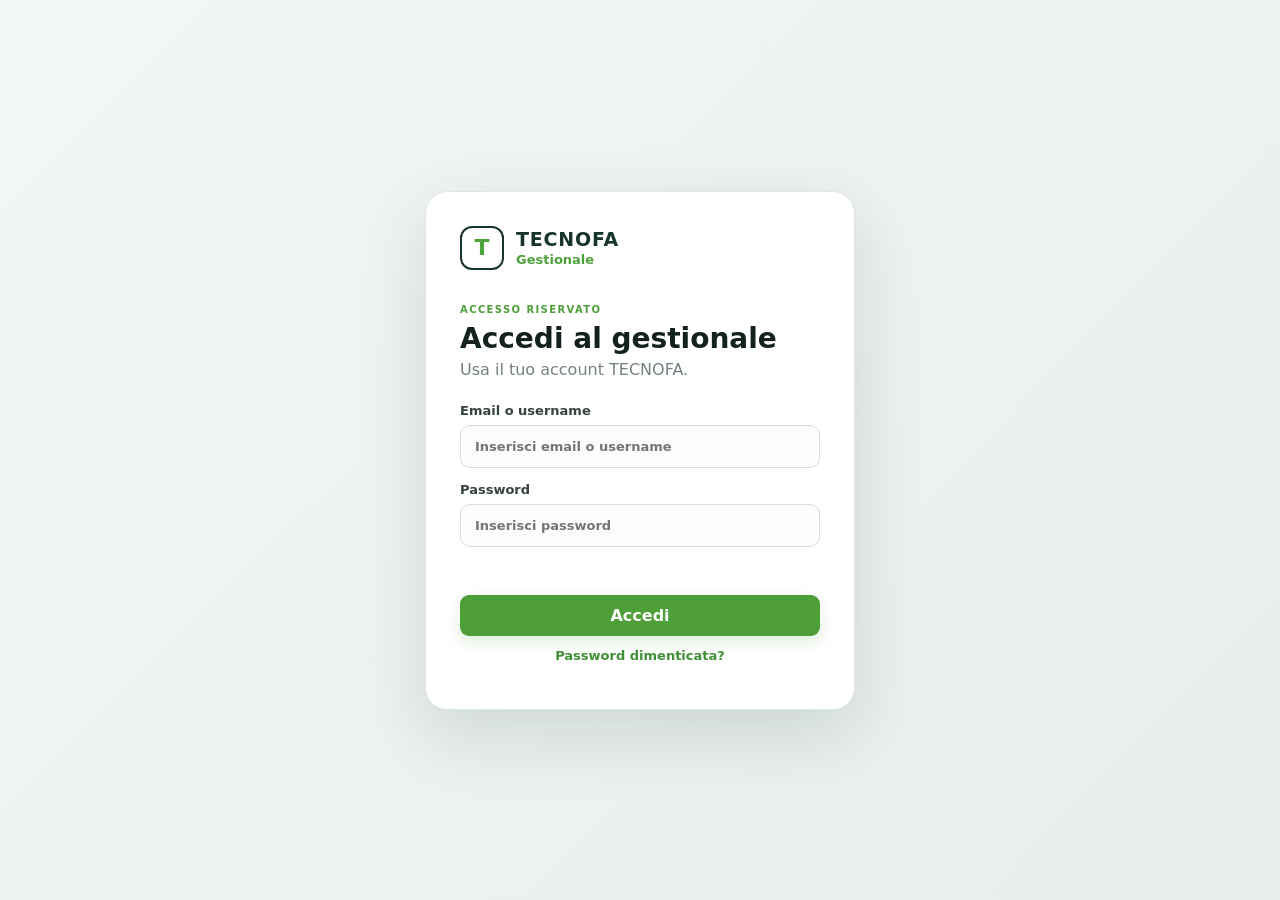
==== service/index.html @ 01ca72a6 "chore: bump app cache version for central auth fix" ====
<!doctype html>
<html lang="it">
<head>
<meta charset="utf-8">
<meta name="viewport" content="width=device-width,initial-scale=1,viewport-fit=cover">
<meta name="theme-color" content="#17352d">
<meta name="description" content="TECNOFA Gestionale — gestione tecnica, magazzino e amministrazione.">
<link rel="manifest" href="manifest.json?v=20261011-44">
<link rel="stylesheet" href="css/style.css?v=20261011-44">
<link rel="stylesheet" href="css/dashboard.css?v=20261011-44">
<link rel="stylesheet" href="css/client-ui.css?v=20261011-44">
<link rel="stylesheet" href="css/agenda.css?v=20261011-44">
<link rel="stylesheet" href="css/warehouse.css?v=20261011-44">
<link rel="stylesheet" href="css/archivi.css?v=20261011-44">
<link rel="stylesheet" href="css/admin.css?v=20261011-44">
<link rel="stylesheet" href="css/auth.css?v=20261011-44">
<link rel="stylesheet" href="css/client-search.css?v=20261011-44">
<title>TECNOFA Gestionale</title>
</head>
<body>
<div id="app-shell" class="shell">
  <aside class="sidebar">
    <div class="brand"><div class="brand-mark" aria-hidden="true"><span>T</span></div><div><strong>TECNOFA</strong><small>Gestionale</small></div></div>
    <nav id="main-nav" class="nav" aria-label="Navigazione principale">
      <div class="nav-section">Principale</div>
      <button class="nav-item active" data-view="dashboard" aria-label="Dashboard"><span class="nav-icon" aria-hidden="true">⌂</span><span class="nav-label">Dashboard</span></button>
      <button class="nav-item" data-view="agenda" aria-label="Agenda"><span class="nav-icon" aria-hidden="true">◷</span><span class="nav-label">Agenda</span></button>
      <button class="nav-item" data-view="interventions" aria-label="Interventi"><span class="nav-icon" aria-hidden="true">✓</span><span class="nav-label">Interventi</span></button>
      <div class="nav-section">Anagrafiche</div>
      <button class="nav-item" data-view="clients" aria-label="Clienti"><span class="nav-icon" aria-hidden="true">♙</span><span class="nav-label">Clienti</span></button>
      <button class="nav-item" data-view="plants" aria-label="Impianti"><span class="nav-icon" aria-hidden="true">⌂</span><span class="nav-label">Impianti</span></button>
      <button class="nav-item" data-view="technicians" aria-label="Tecnici"><span class="nav-icon" aria-hidden="true">♟</span><span class="nav-label">Tecnici</span></button>
      <div class="nav-section">Operatività</div>
      <button class="nav-item" data-view="warehouse" aria-label="Magazzino"><span class="nav-icon" aria-hidden="true">▦</span><span class="nav-label">Magazzino</span></button>
      <button class="nav-item" data-view="reports" aria-label="Rapportini"><span class="nav-icon" aria-hidden="true">▤</span><span class="nav-label">Rapportini</span></button>
      <div class="nav-section">Azienda</div>
      <button class="nav-item" data-view="administration" aria-label="Amministrazione"><span class="nav-icon" aria-hidden="true">€</span><span class="nav-label">Amministrazione</span></button>
      <button class="nav-item" data-view="archivi" aria-label="Archivi"><span class="nav-icon" aria-hidden="true">⚙</span><span class="nav-label">Archivi</span></button>
    </nav>
    <div class="sidebar-foot">
      <div class="user-mini"><div class="avatar">D</div><div><strong>Dervishaj Fatjon</strong><small>Amministratore</small></div></div>
      <button class="nav-item" data-view="settings" aria-label="Impostazioni"><span class="nav-icon" aria-hidden="true">⚙</span><span class="nav-label">Impostazioni</span></button>
    </div>
  </aside>
  <main class="main">
    <header class="topbar">
      <button id="mobile-menu" class="icon-btn" aria-label="Apri menu">☰</button>
      <div class="breadcrumb">TECNOFA Gestionale <span>/</span> <b id="page-title">Dashboard</b></div>
      <div class="top-actions"><button id="install-btn" class="ghost-btn hidden">Installa app</button><button class="ghost-btn tf-global-search" onclick="window.tfOpenGlobalSearch?.()">⌕ <span>Cerca</span></button><div class="status-dot"><i></i> Sistema operativo</div></div>
    </header>
    <section id="view" class="content"></section>
  </main>
</div>
<div id="toast" class="toast" role="status"></div>
<script src="js/app.js?v=20261011-44"></script>
<script src="js/dashboard.js?v=20261011-44"></script>
<script src="js/agenda.js?v=20261011-44"></script>
<script src="js/navigation.js?v=20261011-44"></script>
<script src="js/warehouse.js?v=20261011-44"></script>
<script src="js/archivi.js?v=20261011-44"></script>
<script src="js/clienti.js?v=20261011-44"></script>
<script src="js/client_ui.js?v=20261011-44"></script>
<script src="js/admin.js?v=20261011-44"></script>
<script src="js/admin_tables.js?v=20261011-44"></script>
<script src="js/admin_ui.js?v=20261011-44"></script>
<script src="js/pdf.js?v=20261011-44"></script>
<script src="js/pdf_reports.js?v=20261011-44"></script>
<script src="js/admin_pdf_config.js?v=20261011-44"></script>
<script src="js/admin_relations.js?v=20261011-44"></script>
<script src="js/calendar_overrides.js?v=20261011-44"></script>
<script src="js/auth.js?v=20261011-44"></script>
<script src="js/team-sync.js?v=20261011-44"></script>
<script src="js/client-search.js?v=20261011-44"></script>
<script src="js/agenda-dnd.js?v=20261011-44"></script>
<script src="js/data-protection.js?v=20261011-44"></script>
<script src="js/data-protection-fix.js?v=20261011-44"></script>
<script src="js/warehouse-v2.js?v=20261011-44"></script>
<script src="js/warehouse-v2-fix.js?v=20261011-44"></script>
<script src="js/ui-shell-v2.js?v=20261011-44"></script>
<script src="js/ui-shell-version.js?v=20261011-44"></script>
<script src="js/central-auth.js?v=20261011-44"></script>
<script>
window.settings=function(){const u=window.tfCurrentUser?window.tfCurrentUser():null;const name=u?.name||'Utente';return `<div class="page-head"><div><div class="eyebrow">Sistema</div><h1>Impostazioni</h1><p>Controllo accesso, aggiornamento dell'applicazione, backup e sessione corrente.</p></div></div><div class="tf-settings-grid"><section class="tf-settings-card"><h2>Sessione</h2><p>Account attualmente collegato al gestionale.</p><div class="detail-card"><span>Utente</span><strong>${esc(name)}</strong></div><div class="tf-settings-actions" style="margin-top:12px"><button class="tf-danger-btn" onclick="if(confirm('Vuoi uscire dal gestionale?'))tfLogout()">↪ Esci dal gestionale</button><button class="ghost-btn" onclick="tfChangePassword()">Cambia password</button></div></section><section class="tf-settings-card"><h2>Aggiornamento applicazione</h2><p>Usa questo comando quando è stata pubblicata una nuova versione o quando l'app mostra una versione precedente.</p><div class="tf-settings-actions"><button class="primary" id="tf-force-update" onclick="tfForceUpdate()">↻ Aggiorna e svuota cache</button></div><div id="tf-update-status" class="tf-update-status"></div><div class="tf-settings-version">TECNOFA Gestionale · cache PWA v44 · D1 in migrazione</div></section><section class="tf-settings-card tf-backup-card"><h2>Backup dati</h2><p>Salva una copia locale di clienti, interventi, utenti, magazzino, archivi, impostazioni e dati del gestionale. La sessione corrente non viene esportata.</p><div class="tf-backup-actions"><button class="primary" onclick="tfExportBackup()">↓ Esporta backup</button><button class="ghost-btn" onclick="document.getElementById('tf-backup-file').click()">↑ Importa backup</button><input id="tf-backup-file" type="file" accept="application/json,.json" hidden onchange="tfImportBackup(this)"></div><div id="tf-backup-status" class="tf-update-status"></div><small class="tf-backup-note">Il backup contiene anche gli utenti e le loro impostazioni. Conservalo in un luogo sicuro.</small></div></section></div>`};
window.tfForceUpdate=async function(){const status=document.getElementById('tf-update-status'),btn=document.getElementById('tf-force-update');if(btn)btn.disabled=true;if(status)status.textContent='Pulizia cache e aggiornamento in corso…';try{if('serviceWorker'in navigator){const regs=await navigator.serviceWorker.getRegistrations();await Promise.all(regs.map(r=>r.unregister()));}if('caches'in window){const keys=await caches.keys();await Promise.all(keys.filter(k=>k.startsWith('tecnofa-')).map(k=>caches.delete(k)));}}catch(e){console.warn(e)}setTimeout(()=>{const u=new URL(location.href);u.searchParams.set('update',Date.now());location.replace(u.href)},250)};
window.tfExportBackup=function(){try{const data={app:'TECNOFA Gestionale',version:44,exportedAt:new Date().toISOString(),data:{}};for(let i=0;i<localStorage.length;i++){const key=localStorage.key(i);if(key&&key.startsWith('tf_')&&!['tf_session','tf_password_resets'].includes(key))data.data[key]=localStorage.getItem(key)}const blob=new Blob([JSON.stringify(data,null,2)],{type:'application/json'});const url=URL.createObjectURL(blob);const a=document.createElement('a');const d=new Date().toISOString().slice(0,10);a.href=url;a.download=`tecnofa-gestionale-backup-${d}.json`;document.body.appendChild(a);a.click();a.remove();URL.revokeObjectURL(url);const s=document.getElementById('tf-backup-status');if(s)s.textContent='Backup esportato correttamente.'}catch(e){console.error(e);const s=document.getElementById('tf-backup-status');if(s)s.textContent='Errore durante l’esportazione del backup.'}};
window.tfImportBackup=function(input){const file=input?.files?.[0];if(!file)return;const s=document.getElementById('tf-backup-status');if(s)s.textContent='Lettura backup…';const reader=new FileReader();reader.onload=function(){try{const backup=JSON.parse(reader.result);if(!backup||backup.app!=='TECNOFA Gestionale'||!backup.data||typeof backup.data!=='object')throw new Error('Backup non valido');if(!confirm('Importando il backup i dati locali attuali del gestionale verranno sostituiti. Continuare?')){input.value='';if(s)s.textContent='Importazione annullata.';return}Object.keys(localStorage).filter(k=>k.startsWith('tf_')&&!['tf_session','tf_password_resets'].includes(k)).forEach(k=>localStorage.removeItem(k));Object.entries(backup.data).forEach(([key,value])=>{if(key.startsWith('tf_')&&!['tf_session','tf_password_resets'].includes(key))localStorage.setItem(key,String(value))});if(s)s.textContent='Backup importato. Ricaricamento…';setTimeout(()=>location.reload(),500)}catch(e){console.error(e);if(s)s.textContent='File non valido o backup danneggiato.';input.value=''}};reader.onerror=function(){if(s)s.textContent='Impossibile leggere il file.';input.value=''};reader.readAsText(file)};
if('serviceWorker'in navigator){window.addEventListener('load',()=>navigator.serviceWorker.register('./sw.js?v=20261011-44',{scope:'./'}).catch(e=>console.warn('TECNOFA PWA SW:',e)))}
</script>
</body>
</html>
---- service/css/style.css ----
:root{--green:#4e9f38;--green-dark:#17352d;--green-soft:#edf5ef;--ink:#18231f;--muted:#718078;--line:#e3ebe6;--surface:#fff;--bg:#f6f8f6;--danger:#c94b43;--warning:#b97920;--shadow:0 12px 32px rgba(23,53,45,.07);font-family:Inter,ui-sans-serif,system-ui,-apple-system,BlinkMacSystemFont,"Segoe UI",sans-serif}*{box-sizing:border-box}body{margin:0;background:var(--bg);color:var(--ink)}button,input,select,textarea{font:inherit}button{cursor:pointer}.shell{min-height:100vh;display:flex}.sidebar{width:248px;background:#fff;border-right:1px solid var(--line);padding:20px 14px;display:flex;flex-direction:column;position:fixed;inset:0 auto 0 0;z-index:20;overflow-y:auto}.brand{display:flex;align-items:center;gap:10px;padding:5px 10px 25px}.brand strong{display:block;letter-spacing:.08em;font-size:15px}.brand small{display:block;color:var(--green);font-weight:700;margin-top:2px}.brand-mark{width:38px;height:38px;border:1.8px solid var(--green-dark);border-radius:10px;display:grid;place-items:center;color:var(--green);font-weight:800}.nav{display:grid;gap:5px}.nav-section{display:flex;align-items:center;justify-content:space-between;margin:14px 12px 4px;color:#7a8881;font-size:10px;font-weight:850;letter-spacing:.12em;text-transform:uppercase}.nav-section::after{content:'⌄';font-size:12px;color:#9aa69f}.nav-item{border:0;background:transparent;color:#53615b;text-align:left;padding:11px 12px;border-radius:10px;display:flex;align-items:center;gap:11px;font-weight:650}.nav-item span{width:18px;text-align:center;color:#789083}.nav-item:hover,.nav-item.active{background:var(--green-soft);color:var(--green-dark)}.nav-item.active span{color:var(--green)}.sidebar-foot{margin-top:auto;border-top:1px solid var(--line);padding-top:14px}.user-mini{display:flex;align-items:center;gap:9px;padding:8px 10px 12px}.user-mini strong,.user-mini small{display:block}.user-mini small{font-size:11px;color:var(--muted);margin-top:2px}.avatar{width:32px;height:32px;border-radius:50%;display:grid;place-items:center;background:var(--green-dark);color:#fff;font-weight:800}.main{margin-left:248px;min-width:0;width:calc(100% - 248px)}.topbar{height:64px;background:#fff;border-bottom:1px solid var(--line);display:flex;align-items:center;justify-content:space-between;padding:0 28px;position:sticky;top:0;z-index:10}.breadcrumb{font-size:13px;color:var(--muted)}.breadcrumb span{margin:0 7px;color:#b0bbb5}.breadcrumb b{color:var(--ink)}.top-actions{display:flex;align-items:center;gap:12px}.status-dot{font-size:12px;color:var(--muted);display:flex;align-items:center;gap:7px}.status-dot i{width:7px;height:7px;border-radius:50%;background:#53a847}.ghost-btn,.icon-btn{border:1px solid var(--line);background:#fff;border-radius:9px;padding:8px 12px;color:var(--green-dark);font-weight:700}.content{max-width:1400px;margin:0 auto;padding:30px}.page-head{display:flex;justify-content:space-between;align-items:flex-end;gap:20px;margin-bottom:24px}.eyebrow{font-size:10px;letter-spacing:.14em;text-transform:uppercase;color:var(--green);font-weight:800;margin-bottom:7px}.page-head h1{margin:0;font-size:30px;letter-spacing:-.03em}.page-head p{margin:7px 0 0;color:var(--muted);font-size:14px}.primary{border:0;background:var(--green);color:#fff;border-radius:9px;padding:11px 16px;font-weight:750;box-shadow:0 6px 16px rgba(78,159,56,.18)}.primary:hover{filter:brightness(.95)}.cards{display:grid;grid-template-columns:repeat(4,1fr);gap:14px}.stat-card,.panel,.job-card,.client-card{background:var(--surface);border:1px solid var(--line);border-radius:14px;box-shadow:var(--shadow)}.stat-card{padding:18px}.stat-card .label{font-size:12px;color:var(--muted)}.stat-card .value{font-size:28px;font-weight:800;margin-top:8px}.stat-card .hint{font-size:11px;color:var(--green);margin-top:5px}.grid-2{display:grid;grid-template-columns:1.4fr 1fr;gap:18px;margin-top:18px}.panel{padding:20px}.panel-head{display:flex;align-items:center;justify-content:space-between;margin-bottom:15px}.panel h2{font-size:17px;margin:0}.panel-link{border:0;background:none;color:var(--green);font-weight:750;font-size:12px}.panel-link.danger{color:var(--danger)}.job-list{display:grid;gap:9px}.job-card{width:100%;padding:14px;display:grid;grid-template-columns:80px 1fr auto;align-items:center;gap:13px;box-shadow:none;text-align:left}.job-card:hover{border-color:#b9cfbe;background:var(--green-soft)}.job-time{font-weight:800;color:var(--green-dark)}.job-card strong{display:block;font-size:14px}.job-card small{display:block;color:var(--muted);margin-top:4px}.badge{display:inline-flex;padding:5px 8px;border-radius:99px;font-size:10px;font-weight:800;background:var(--green-soft);color:var(--green-dark);white-space:nowrap}.badge.warning{background:#fff4e4;color:var(--warning)}.badge.gray{background:#f0f3f1;color:#68746e}.badge-big{padding:8px 12px;font-size:11px}.quick-grid{display:grid;grid-template-columns:repeat(3,1fr);gap:10px}.quick{border:1px solid var(--line);background:#fff;border-radius:11px;padding:14px;text-align:left}.quick:hover{border-color:#b9cfbe;background:var(--green-soft)}.quick b{display:block;font-size:13px}.quick small{color:var(--muted)}.table-wrap{overflow:auto;background:#fff;border:1px solid var(--line);border-radius:14px}.table{width:100%;border-collapse:collapse;min-width:650px}.table th,.table td{text-align:left;padding:13px 15px;border-bottom:1px solid var(--line);font-size:13px}.table th{font-size:10px;text-transform:uppercase;letter-spacing:.08em;color:var(--muted);background:#fafcfb}.table tr:last-child td{border-bottom:0}.empty{padding:35px;text-align:center;color:var(--muted)}.searchbar{display:flex;gap:10px;margin-bottom:14px}.searchbar input,.field input,.field select,.field textarea{width:100%;border:1px solid var(--line);background:#fff;border-radius:9px;padding:10px 11px;outline:none}.field textarea{resize:vertical;min-height:70px}.searchbar input:focus,.field input:focus,.field select:focus,.field textarea:focus{border-color:#8db79a;box-shadow:0 0 0 3px var(--green-soft)}.modal-backdrop{position:fixed;inset:0;background:rgba(15,30,25,.38);display:grid;place-items:center;z-index:50;padding:20px;overflow:auto}.modal{width:min(680px,100%);background:#fff;border-radius:16px;padding:22px;box-shadow:0 24px 70px rgba(0,0,0,.18);margin:auto}.modal-large{width:min(820px,100%)}.modal h2{margin:0 0 18px}.form-grid{display:grid;grid-template-columns:1fr 1fr;gap:12px}.field.full{grid-column:1/-1}.field label{display:block;font-size:11px;font-weight:800;color:var(--muted);margin:0 0 5px}.modal-actions{display:flex;justify-content:flex-end;gap:8px;margin-top:18px}.hidden{display:none!important}.toast{position:fixed;right:22px;bottom:22px;background:var(--green-dark);color:#fff;padding:11px 15px;border-radius:10px;opacity:0;transform:translateY(8px);transition:.2s;z-index:100;font-size:13px}.toast.show{opacity:1;transform:none}.icon-btn{display:none}.hero-note{background:var(--green-dark);color:#fff;border-radius:15px;padding:20px;margin-top:18px}.hero-note strong{font-size:16px}.hero-note p{color:#d8e4de;font-size:12px;margin:7px 0 0}.section-title{font-size:18px;margin:25px 0 12px}.section-gap{margin-top:18px}.back-btn{border:0;background:none;padding:0;color:var(--green);font-weight:750;margin-bottom:12px}.intervention-layout{display:grid;grid-template-columns:minmax(0,1.65fr) minmax(300px,.8fr);gap:18px}.sticky-panel{position:sticky;top:84px}.close-checks{display:grid;gap:8px;padding:14px 0;color:var(--muted);font-size:13px;border-bottom:1px solid var(--line);margin-bottom:16px}.signature-box{border:1px solid var(--line);border-radius:12px;padding:10px;margin-bottom:12px;background:#fbfcfb}.signature-box .panel-head{margin-bottom:8px}.signature-box h3{font-size:13px;margin:0}.signature-box canvas{display:block;width:100%;height:150px;background:#fff;border:1px dashed #c8d6ce;border-radius:8px;touch-action:none}.signature-box small{display:block;color:var(--muted);font-size:10px;margin-top:6px}.wide{width:100%;margin-top:8px}.detail-head{display:flex;justify-content:space-between;gap:20px}.detail-head h2{margin:0 0 4px}.detail-head p{margin:0;color:var(--muted);font-size:13px}.detail-head .modal-close{display:block}.detail-grid{display:grid;grid-template-columns:1fr 1fr;gap:10px;margin-top:18px}.detail-card{background:var(--green-soft);border-radius:11px;padding:13px}.detail-card span{display:block;color:var(--muted);font-size:10px;text-transform:uppercase;letter-spacing:.06em}.detail-card strong{display:block;margin-top:5px;font-size:13px}.material-list{display:grid;gap:8px}.material-row{display:grid;grid-template-columns:1fr auto auto;gap:12px;align-items:center;border:1px solid var(--line);border-radius:9px;padding:10px 12px;font-size:13px}.photo-grid{display:grid;grid-template-columns:repeat(4,1fr);gap:8px;margin-top:12px}.photo-item{aspect-ratio:1;border-radius:9px;overflow:hidden;background:var(--green-soft);border:1px solid var(--line)}.photo-item img{width:100%;height:100%;object-fit:cover}.perm-grid{display:grid;grid-template-columns:1fr 1fr;gap:8px}.perm-row{display:grid;grid-template-columns:1fr 145px;align-items:center;gap:10px;border:1px solid var(--line);border-radius:10px;padding:10px 12px;background:#fbfcfb;font-size:13px}.perm-row select{border:1px solid var(--line);background:#fff;border-radius:8px;padding:8px}.mobile-only{display:none}
/* Dashboard operativo */
.tf-dashboard{display:grid;gap:18px}.tf-dashboard-head{margin-bottom:2px}.tf-dashboard-actions{display:flex;gap:10px;align-items:center}.tf-kpi-grid{display:grid;grid-template-columns:repeat(4,minmax(0,1fr));gap:12px}.tf-kpi{border:1px solid var(--line);background:#fff;border-radius:13px;padding:16px;text-align:left;box-shadow:var(--shadow);min-width:0}.tf-kpi:hover{border-color:#b9cfbe;background:var(--green-soft);transform:translateY(-1px)}.tf-kpi span,.tf-kpi small{display:block;color:var(--muted)}.tf-kpi span{font-size:12px;font-weight:700}.tf-kpi strong{display:block;font-size:27px;line-height:1.1;margin:7px 0 4px;color:var(--green-dark)}.tf-kpi small{font-size:11px}.tf-dashboard-main,.tf-dashboard-bottom{display:grid;grid-template-columns:minmax(0,1.45fr) minmax(300px,.75fr);gap:18px}.tf-dashboard-bottom{grid-template-columns:minmax(0,1.7fr) minmax(280px,.7fr)}.tf-dashboard .panel{min-width:0}.tf-today-list,.tf-next-list,.tf-alert-list{display:grid;gap:8px}.tf-today-row,.tf-next-row,.tf-alert-list button{width:100%;border:1px solid var(--line);background:#fff;border-radius:10px;padding:11px 12px;text-align:left;display:flex;align-items:center;gap:12px;min-width:0}.tf-today-row:hover,.tf-next-row:hover,.tf-alert-list button:hover{border-color:#b9cfbe;background:var(--green-soft)}.tf-time{width:48px;flex:0 0 48px;font-weight:800;color:var(--green-dark)}.tf-job{min-width:0;flex:1}.tf-job strong,.tf-job small{display:block;overflow:hidden;text-overflow:ellipsis;white-space:nowrap}.tf-job small{color:var(--muted);font-size:11px;margin-top:3px}.tf-next-row{display:grid;grid-template-columns:155px minmax(120px,1fr) minmax(100px,.7fr) auto}.tf-next-row span{min-width:0;overflow:hidden;text-overflow:ellipsis;white-space:nowrap}.tf-next-row small{color:var(--muted)}.tf-alert-list button{display:block}.tf-alert-list strong,.tf-alert-list small{display:block}.tf-alert-list small{color:var(--muted);font-size:11px;margin-top:3px}.tf-ok-box{padding:12px;border-radius:10px;background:var(--green-soft);color:var(--green-dark);font-size:13px}.tf-empty-state{padding:28px 15px}.tf-settings-grid{display:grid;grid-template-columns:repeat(2,minmax(0,1fr));gap:18px}.tf-settings-card{background:#fff;border:1px solid var(--line);border-radius:14px;padding:20px;box-shadow:var(--shadow);min-width:0}.tf-settings-card h2{margin:0 0 7px;font-size:17px}.tf-settings-card>p{margin:0 0 14px;color:var(--muted);font-size:13px;line-height:1.5}.tf-settings-actions,.tf-backup-actions{display:flex;gap:9px;flex-wrap:wrap}.tf-update-status{min-height:20px;margin-top:10px;color:var(--muted);font-size:12px}.tf-settings-version{margin-top:7px;color:var(--muted);font-size:11px}.tf-backup-card{grid-column:1/-1}.tf-backup-note{display:block;margin-top:10px;color:var(--muted);font-size:11px;line-height:1.4}
@media(max-width:1050px){.cards{grid-template-columns:repeat(2,1fr)}.grid-2{grid-template-columns:1fr}.intervention-layout{grid-template-columns:1fr}.sticky-panel{position:static}.quick-grid{grid-template-columns:repeat(2,1fr)}.tf-kpi-grid{grid-template-columns:repeat(2,1fr)}.tf-dashboard-main,.tf-dashboard-bottom{grid-template-columns:1fr}.tf-next-row{grid-template-columns:145px minmax(120px,1fr) minmax(100px,.7fr) auto}.tf-settings-grid{grid-template-columns:1fr}.tf-backup-card{grid-column:auto}}
@media(max-width:760px){.sidebar{transform:translateX(-100%);transition:.2s;box-shadow:0 20px 50px rgba(0,0,0,.15)}.sidebar.open{transform:none}.main{margin-left:0;width:100%}.topbar{padding:0 15px}.icon-btn{display:block}.top-actions .status-dot{display:none}.content{padding:20px 15px}.page-head{align-items:flex-start;flex-direction:column}.page-head h1{font-size:26px}.cards{grid-template-columns:1fr 1fr;gap:9px}.stat-card{padding:14px}.stat-card .value{font-size:23px}.grid-2{margin-top:12px}.panel{padding:15px}.job-card{grid-template-columns:60px 1fr}.job-card .badge{display:none}.form-grid{grid-template-columns:1fr}.field.full{grid-column:auto}.mobile-only{display:block}.hero-note{margin-bottom:10px}.intervention-layout{gap:12px}.detail-grid{grid-template-columns:1fr}.photo-grid{grid-template-columns:repeat(3,1fr)}.modal{padding:18px}.detail-head{align-items:flex-start}.sticky-panel{margin-bottom:12px}.perm-grid{grid-template-columns:1fr}.perm-row{grid-template-columns:1fr}.quick-grid{grid-template-columns:1fr 1fr}.tf-dashboard-actions{width:100%;display:grid;grid-template-columns:1fr 1.6fr}.tf-dashboard-actions button{width:100%}.tf-kpi-grid{grid-template-columns:1fr 1fr;gap:9px}.tf-kpi{padding:13px}.tf-kpi strong{font-size:23px}.tf-today-row{gap:8px;padding:10px}.tf-time{width:42px;flex-basis:42px;font-size:12px}.tf-today-row .badge{font-size:9px;padding:4px 6px}.tf-next-row{grid-template-columns:1fr 1fr;gap:5px 10px}.tf-next-row .badge{justify-self:start}.tf-settings-card{padding:16px}.tf-backup-actions{display:grid;grid-template-columns:1fr 1fr}.tf-backup-actions button{width:100%}.nav-section{margin-top:11px}}
@media(max-width:430px){.content{padding:16px 11px}.topbar{height:58px}.breadcrumb{font-size:12px}.tf-dashboard-head p{font-size:13px}.tf-dashboard-actions{grid-template-columns:1fr}.tf-kpi-grid{grid-template-columns:1fr 1fr}.tf-kpi span{font-size:11px}.tf-kpi strong{font-size:21px}.tf-today-row{display:grid;grid-template-columns:42px 1fr}.tf-today-row .badge{grid-column:2;justify-self:start}.tf-next-row{grid-template-columns:1fr}.tf-backup-actions{grid-template-columns:1fr}.tf-settings-actions{display:grid;grid-template-columns:1fr}.tf-settings-actions button{width:100%}}
---- service/css/dashboard.css ----
/* TECNOFA Gestionale — dashboard v39 */
.tf-dashboard{display:grid;gap:16px}.tf-dashboard-head{margin-bottom:0}.tf-dashboard-head h1{letter-spacing:-.035em}.tf-dashboard-actions{display:flex;gap:10px;align-items:center}.tf-command-strip{display:grid;grid-template-columns:1.8fr repeat(4,1fr);gap:1px;background:var(--line);border:1px solid var(--line);border-radius:13px;overflow:hidden;box-shadow:var(--shadow)}.tf-command-strip>div{background:#fff;padding:12px 14px;min-width:0}.tf-command-strip>div:first-child{display:flex;align-items:center;gap:9px}.tf-command-strip strong{font-size:12px}.tf-command-strip small{display:block;color:var(--muted);font-size:10px;margin-top:2px}.tf-command-dot{width:9px;height:9px;border-radius:50%;background:#3da653;box-shadow:0 0 0 4px #e4f4e7;flex:0 0 auto}.tf-command-metric span{display:block;color:var(--muted);font-size:10px}.tf-command-metric strong{display:block;font-size:19px;margin-top:3px}.tf-kpi-grid{display:grid;grid-template-columns:repeat(4,minmax(0,1fr));gap:12px}.tf-kpi{appearance:none;width:100%;border:1px solid var(--line);background:#fff;color:var(--ink);border-radius:13px;padding:16px;text-align:left;box-shadow:var(--shadow);min-width:0;position:relative;overflow:hidden}.tf-kpi:hover{border-color:#b9cfbe;background:var(--green-soft);transform:translateY(-1px)}.tf-kpi span,.tf-kpi small{display:block;color:var(--muted)}.tf-kpi span{font-size:12px;font-weight:750}.tf-kpi strong{display:block;font-size:29px;line-height:1.1;margin:7px 0 4px;color:var(--green-dark)}.tf-kpi small{font-size:10px;padding-right:32px}.tf-kpi i{position:absolute;right:14px;top:14px;width:35px;height:35px;display:grid;place-items:center;border-radius:10px;background:#edf4ef;color:var(--green-dark);font-style:normal;font-size:19px}.tf-kpi-green{border-color:#cfe3d3}.tf-kpi-green i{background:#dff1e3}.tf-dashboard-grid-top{display:grid;grid-template-columns:minmax(0,1.55fr) minmax(300px,.7fr);gap:16px}.tf-dashboard-grid-bottom{display:grid;grid-template-columns:minmax(0,1.2fr) minmax(360px,.8fr);gap:16px}.tf-dashboard .panel{min-width:0}.tf-ops-list,.tf-focus-list,.tf-tech-list,.tf-next-pro{display:grid;gap:7px}.tf-ops-row{width:100%;border:1px solid var(--line);background:#fff;color:var(--ink);border-radius:10px;padding:10px 11px;text-align:left;display:grid;grid-template-columns:58px minmax(0,1fr) auto;align-items:center;gap:11px}.tf-ops-row:hover,.tf-next-pro button:hover,.tf-tech-row:hover{border-color:#b9cfbe;background:var(--green-soft)}.tf-ops-time{font-weight:850;color:var(--green-dark);font-size:14px}.tf-ops-line{display:flex;align-items:center;justify-content:space-between;gap:12px;min-width:0}.tf-ops-type{min-width:0}.tf-ops-type b,.tf-ops-type small{display:block;overflow:hidden;text-overflow:ellipsis;white-space:nowrap}.tf-ops-type b{font-size:12px}.tf-ops-type small{color:var(--muted);font-size:10px;margin-top:2px}.tf-ops-tech{display:flex;align-items:center;gap:6px;color:var(--muted);font-size:10px;white-space:nowrap}.tf-ops-tech i,.tf-tech-avatar{display:grid;place-items:center;width:27px;height:27px;border-radius:50%;background:#e8f0eb;color:var(--green-dark);font-size:9px;font-weight:850;font-style:normal}.tf-state{display:inline-flex;align-items:center;justify-content:center;border-radius:999px;padding:5px 8px;font-size:9px;font-weight:800;white-space:nowrap}.tf-state.is-live{background:#e1f4e7;color:#23743b}.tf-state.is-done{background:#eef1ef;color:#53615a}.tf-state.is-wait{background:#fff3dc;color:#9a6616}.tf-state.is-plan{background:#edf3ff;color:#45688e}.tf-focus-panel{background:linear-gradient(180deg,#fff 0%,#fbfdfb 100%)}.tf-alert-count{min-width:27px;height:27px;border-radius:50%;display:grid;place-items:center;background:#edf5ee;color:var(--green-dark);font-weight:850;font-size:11px}.tf-focus-list button{display:grid;grid-template-columns:34px minmax(0,1fr) auto;gap:9px;align-items:center;border:1px solid var(--line);background:#fff;border-radius:10px;padding:10px;text-align:left;color:var(--ink)}.tf-focus-list button:hover{border-color:#b9cfbe;background:var(--green-soft)}.tf-focus-list b,.tf-focus-list small{display:block}.tf-focus-list b{font-size:11px}.tf-focus-list small{font-size:9px;color:var(--muted);margin-top:2px}.tf-focus-list em{font-style:normal;color:var(--muted)}.tf-focus-icon{width:32px;height:32px;border-radius:9px;display:grid;place-items:center;font-weight:850}.tf-focus-icon.orange{background:#fff0dc;color:#b76b0b}.tf-focus-icon.red{background:#fde7e7;color:#b84444}.tf-focus-icon.blue{background:#e8f1fb;color:#4773a2}.tf-stock-mini{margin-top:12px;padding-top:11px;border-top:1px solid var(--line)}.tf-stock-mini>strong{font-size:10px}.tf-stock-mini>div{display:flex;justify-content:space-between;gap:10px;margin-top:7px;font-size:10px}.tf-stock-mini>div span{overflow:hidden;text-overflow:ellipsis;white-space:nowrap}.tf-stock-mini b{color:#b84444}.tf-tech-row{display:grid;grid-template-columns:32px minmax(140px,1fr) minmax(80px,.8fr) 25px;align-items:center;gap:9px;border:1px solid var(--line);background:#fff;color:var(--ink);border-radius:10px;padding:9px 10px;text-align:left}.tf-tech-name{min-width:0}.tf-tech-name b,.tf-tech-name small{display:block;overflow:hidden;text-overflow:ellipsis;white-space:nowrap}.tf-tech-name b{font-size:11px}.tf-tech-name small{color:var(--muted);font-size:9px;margin-top:2px}.tf-tech-bar{height:6px;background:#edf1ee;border-radius:99px;overflow:hidden}.tf-tech-bar i{display:block;height:100%;border-radius:99px;background:var(--green)}.tf-tech-row>strong{text-align:right;font-size:12px}.tf-next-pro button{display:grid;grid-template-columns:82px minmax(0,1fr) 90px;gap:9px;align-items:center;border:1px solid var(--line);background:#fff;color:var(--ink);border-radius:9px;padding:9px 10px;text-align:left}.tf-next-pro span,.tf-next-pro strong,.tf-next-pro small{min-width:0;display:block}.tf-next-pro b{font-size:10px}.tf-next-pro span:first-child small{color:var(--muted);margin-top:2px}.tf-next-pro strong,.tf-next-pro small{overflow:hidden;text-overflow:ellipsis;white-space:nowrap}.tf-next-pro strong{font-size:10px}.tf-next-pro small{font-size:9px;color:var(--muted);margin-top:2px}.tf-next-pro em{font-size:9px;color:var(--muted);font-style:normal;overflow:hidden;text-overflow:ellipsis;white-space:nowrap}.tf-performance{padding:15px 17px}.tf-performance-grid{display:grid;grid-template-columns:repeat(4,minmax(0,1fr));gap:10px}.tf-performance-grid>div{border:1px solid var(--line);background:#fbfcfb;border-radius:10px;padding:12px}.tf-performance-grid span,.tf-performance-grid small{display:block;color:var(--muted)}.tf-performance-grid span{font-size:10px;font-weight:750}.tf-performance-grid strong{display:block;font-size:20px;color:var(--green-dark);margin:4px 0}.tf-performance-grid small{font-size:9px}.tf-empty-state{display:grid;justify-items:start;gap:5px;padding:27px 15px}.tf-empty-state strong{font-size:14px}.tf-empty-state span{font-size:11px;color:var(--muted);margin-bottom:6px}
@media(max-width:1050px){.tf-command-strip{grid-template-columns:1.4fr repeat(4,1fr)}.tf-kpi-grid{grid-template-columns:repeat(2,minmax(0,1fr))}.tf-dashboard-grid-top,.tf-dashboard-grid-bottom{grid-template-columns:1fr}.tf-performance-grid{grid-template-columns:repeat(2,minmax(0,1fr))}}
@media(max-width:760px){.tf-dashboard-actions{width:100%;display:grid;grid-template-columns:1fr 1.5fr}.tf-dashboard-actions button{width:100%}.tf-command-strip{grid-template-columns:1fr 1fr}.tf-command-strip>div:first-child{grid-column:1/-1}.tf-kpi-grid{grid-template-columns:1fr 1fr;gap:9px}.tf-kpi{padding:13px}.tf-kpi strong{font-size:23px}.tf-ops-row{grid-template-columns:48px minmax(0,1fr);gap:8px}.tf-state{grid-column:2;justify-self:start}.tf-ops-line{display:block}.tf-ops-tech{margin-top:5px}.tf-tech-row{grid-template-columns:32px minmax(100px,1fr) 55px 22px}.tf-next-pro button{grid-template-columns:70px minmax(0,1fr);gap:7px}.tf-next-pro em{grid-column:2}.tf-performance-grid{grid-template-columns:1fr 1fr}.tf-performance{padding:13px}.tf-focus-panel{padding-bottom:12px}}
---- service/css/client-ui.css ----
.tf-nav-group{display:block}.tf-nav-group-toggle{width:100%;border:0;background:transparent;color:#7d8b85;padding:10px 12px 7px;display:flex;align-items:center;justify-content:space-between;font-size:10px;font-weight:850;letter-spacing:.11em;text-transform:uppercase;cursor:pointer}.tf-nav-group-toggle b{font-size:14px;line-height:1;transition:transform .18s;color:#9aa59f}.tf-nav-group-toggle[aria-expanded="true"] b{transform:rotate(180deg)}.tf-nav-group-items{display:grid;gap:4px}.tf-nav-group-items[hidden]{display:none}.sidebar{overflow-y:auto;overflow-x:hidden}.tf-client-detail-top{position:relative}.tf-client-form-head{position:relative;display:flex;align-items:flex-start;justify-content:space-between;gap:16px;padding-right:46px}.tf-client-form-head .detail-head{margin:0;min-width:0}.tf-modal-close{position:absolute;top:0;right:0;width:38px;height:38px;border:1px solid var(--line);border-radius:10px;background:#fff;color:var(--muted);font-size:23px;line-height:1;display:grid;place-items:center;cursor:pointer;z-index:3}.tf-modal-close:hover{background:var(--green-soft);color:var(--green-dark)}.tf-client-detail-top>.detail-head{padding-right:52px}.tf-client-detail-top>.detail-head .tf-modal-close{top:0;right:0}.tf-client-actions{display:flex;gap:6px;position:absolute;right:0;top:46px;z-index:2}.tf-icon-action{min-width:44px;height:40px;padding:5px 8px;border:1px solid var(--line);background:#fff;border-radius:10px;color:var(--green-dark);display:inline-flex;align-items:center;justify-content:center;gap:5px;text-decoration:none;font-weight:800;cursor:pointer}.tf-icon-action:first-child{border-color:#cfe1d2;background:var(--green-soft)}.tf-icon-action span{font-size:10px;font-weight:750}.tf-icon-action.danger{color:var(--danger);background:#fff}.tf-client-note{margin-top:18px;padding:15px 16px;border:1px solid var(--line);border-radius:12px;background:#fbfcfb}.tf-client-note .panel-head{margin-bottom:9px}.tf-client-note h3{margin:0;font-size:14px}.tf-note-content{white-space:pre-wrap;color:var(--ink);font-size:13px;line-height:1.55;min-height:24px}.tf-attachment-list{display:grid;gap:7px;margin-top:10px}.tf-attachment{display:grid;grid-template-columns:34px minmax(0,1fr) auto;align-items:center;gap:10px;padding:9px 10px;border:1px solid var(--line);border-radius:10px;background:#fff}.tf-attachment-icon{width:30px;height:30px;border-radius:8px;background:var(--green-soft);color:var(--green-dark);display:grid;place-items:center;font-size:8px;font-weight:900}.tf-attachment-info{min-width:0}.tf-attachment-info strong,.tf-attachment-info small{display:block;overflow:hidden;text-overflow:ellipsis;white-space:nowrap}.tf-attachment-info strong{font-size:12px}.tf-attachment-info small{font-size:10px;color:var(--muted);margin-top:2px}.tf-attachment-actions{display:flex;gap:8px}.tf-client-modal .modal{max-height:calc(100vh - 32px);overflow:auto;width:min(920px,calc(100vw - 24px));margin:16px auto}.tf-client-detail{width:min(920px,calc(100vw - 24px));max-height:calc(100vh - 32px);overflow:auto;margin:16px auto}.tf-client-detail .detail-grid{padding-top:8px}.tf-client-detail .tf-client-note,.tf-client-detail .panel,.tf-client-detail .section-title{max-width:100%}@media(max-width:760px){.tf-client-form-head{padding-right:44px}.tf-modal-close{width:36px;height:36px;top:0;right:0}.tf-client-detail-top>.detail-head{padding-right:44px}.tf-client-actions{position:static;margin:14px 0 4px;display:grid;grid-template-columns:repeat(3,1fr)}.tf-icon-action{width:100%;min-width:0}.tf-icon-action span{display:none}.tf-client-modal .modal,.tf-client-detail{width:calc(100vw - 16px);max-height:calc(100vh - 16px);margin:8px auto;border-radius:14px}.tf-client-modal .form-grid{grid-template-columns:1fr}.tf-client-modal .form-grid .field.full{grid-column:auto}.tf-attachment{grid-template-columns:30px minmax(0,1fr)}.tf-attachment-actions{grid-column:2;justify-content:flex-start;flex-wrap:wrap}.tf-nav-group-toggle{padding-left:8px;padding-right:8px}}@media(min-width:761px) and (max-width:1100px){.tf-client-modal .form-grid{grid-template-columns:repeat(2,minmax(0,1fr))}.tf-client-detail .detail-grid{grid-template-columns:repeat(2,minmax(0,1fr))}}
---- service/css/agenda.css ----
.tf-agenda-panel{overflow:hidden}.tf-agenda-toolbar{display:flex;justify-content:space-between;align-items:center;gap:16px;margin-bottom:18px}.tf-agenda-nav,.tf-agenda-views{display:flex;gap:6px;align-items:center}.tf-agenda-views{background:#f1f4f2;border-radius:12px;padding:4px}.tf-agenda-views button{border:0;background:transparent;border-radius:9px;padding:9px 14px;font:inherit;font-weight:700;cursor:pointer;color:#56615d}.tf-agenda-views button.active{background:#fff;color:#17352d;box-shadow:0 1px 4px #00000012}.tf-day-summary{display:flex;gap:18px;flex-wrap:wrap;padding:12px 14px;margin-bottom:12px;background:#f6faf7;border:1px solid #e5ece7;border-radius:12px}.tf-day-summary span{color:#65716c}.tf-day-board,.tf-calendar-scroll{width:100%;overflow:auto;border:1px solid #e5ebe7;border-radius:12px}.tf-calendar-grid{display:grid;grid-auto-rows:auto;background:#fff;min-width:900px}.tf-day-grid{grid-template-columns:78px repeat(var(--tech-count),minmax(190px,1fr));min-width:700px}.tf-week-grid,.tf-month-grid{grid-template-columns:78px repeat(calc(var(--day-count) * var(--tech-count)),minmax(150px,1fr));min-width:max-content}.tf-corner{height:62px;box-sizing:border-box;padding:12px 8px;display:flex;align-items:center;justify-content:center;border-right:1px solid #e5ebe7;border-bottom:1px solid #e5ebe7;background:#f7f9f8;color:#65716c;font-size:11px;font-weight:800;position:sticky;left:0;z-index:4}.tf-tech-head{height:62px;box-sizing:border-box;padding:9px 7px;display:flex;flex-direction:column;align-items:center;justify-content:center;text-align:center;border-right:1px solid #e5ebe7;border-bottom:1px solid #e5ebe7;background:#f7f9f8;color:#17352d}.tf-tech-head b{font-size:12px}.tf-tech-head small{margin-top:3px;color:#718078;font-size:10px;font-weight:500}.tf-date-group{height:42px;box-sizing:border-box;padding:7px 8px;display:flex;flex-direction:column;align-items:center;justify-content:center;text-align:center;border-right:1px solid #dfe7e2;border-bottom:1px solid #dfe7e2;background:#edf5ef;color:#17352d}.tf-date-group b{font-size:12px}.tf-date-group small{font-size:10px;color:#718078;margin-top:2px}.tf-date-group.saturday{background:#f3f7f4}.tf-date-group.sunday,.tf-date-group.holiday{background:#f7eaea}.tf-calendar-head{display:contents}.tf-time-row{display:contents}.tf-hour-label{height:78px;box-sizing:border-box;display:flex;align-items:flex-start;justify-content:center;padding:10px 4px;border-right:1px solid #e5ebe7;border-bottom:1px solid #e5ebe7;color:#68746f;font-size:12px;font-weight:800;background:#fbfcfb;position:sticky;left:0;z-index:3}.tf-time-cell{height:78px;box-sizing:border-box;padding:4px;border-right:1px solid #e5ebe7;border-bottom:1px solid #e5ebe7;cursor:pointer;position:relative;background:#fff;min-width:0;overflow:visible}.tf-time-cell:hover{background:#f5faf4}.tf-free{position:absolute;inset:0;display:flex;align-items:center;justify-content:center;color:#c0c7c3;font-size:9px;text-transform:uppercase;letter-spacing:.04em;pointer-events:none}.tf-ag-event{position:relative;z-index:8;display:flex;flex-direction:column;align-items:flex-start;text-align:left;width:100%;box-sizing:border-box;border:0;border-left:4px solid #4d9f3d;background:#eaf5e8;border-radius:8px;padding:7px 8px;cursor:grab;color:#17352d;overflow:hidden;box-shadow:0 2px 7px #17352d12}.tf-ag-event:active{cursor:grabbing}.tf-ag-event.closed{border-left-color:#9aa49f;background:#f1f3f2}.tf-ag-event b{font-size:11px;line-height:1.25}.tf-ag-event span{font-size:10px;color:#65716c;margin-top:2px;white-space:nowrap;overflow:hidden;text-overflow:ellipsis;max-width:100%}.tf-ag-event em{font-style:normal;font-size:9px;color:#718078;margin-top:4px;white-space:nowrap;overflow:hidden;text-overflow:ellipsis;max-width:100%}.tf-drag-hint{position:absolute;right:5px;top:5px;font-style:normal;font-size:12px;color:#6d7a74;opacity:.65}.tf-ag-event.tf-dragging{opacity:.45;cursor:grabbing}.tf-time-cell.saturday{background:#f7faf8}.tf-time-cell.sunday,.tf-time-cell.holiday{background:#fff1f1}.tf-time-cell.saturday:hover{background:#eef6f0}.tf-time-cell.sunday:hover,.tf-time-cell.holiday:hover{background:#fde7e7}.tf-drop-target{background:#dff0df!important;box-shadow:inset 0 0 0 2px #4d9f3d}.tf-drop-target .tf-free{color:#4d9f3d;font-weight:800}.tf-quick-modal{max-width:620px}.tf-quick-grid{display:grid;grid-template-columns:1fr 1fr;gap:14px}.tf-quick-grid .full{grid-column:1/-1}.tf-quick-actions{display:flex;justify-content:flex-end;gap:10px;margin-top:20px}.tf-quick-actions .primary{min-width:150px}.tf-calendar-notice{display:flex;align-items:center;gap:8px;margin-bottom:10px;min-height:26px}.tf-calendar-notice:empty{display:none}.tf-holiday-label{display:inline-flex;align-items:center;padding:4px 8px;border-radius:999px;background:#fdecec;color:#a33a3a;font-size:10px;font-weight:800}@media(max-width:800px){.tf-agenda-toolbar{align-items:flex-start;flex-direction:column}.tf-quick-grid{grid-template-columns:1fr}.tf-quick-grid .full{grid-column:auto}.tf-day-grid{min-width:520px}.tf-week-grid,.tf-month-grid{min-width:max-content}.tf-tech-head{height:56px}.tf-date-group{height:40px}.tf-hour-label,.tf-time-cell{height:70px}.tf-agenda-views button{padding:8px 10px}.tf-drag-hint{display:none}}
---- service/css/warehouse.css ----
.warehouse-tabs{display:flex;gap:8px;margin:18px 0 12px;border-bottom:1px solid var(--border,#e5ebe7)}
.wh-tab{border:0;background:transparent;padding:12px 16px;font:inherit;font-weight:800;color:#6b7772;cursor:pointer;border-bottom:3px solid transparent}
.wh-tab.active{color:#17352d;border-bottom-color:#4b9f3b}
.warehouse-toolbar{display:grid;grid-template-columns:minmax(220px,1fr) 190px 190px auto;gap:10px;margin-bottom:16px}
.search-input,.warehouse-toolbar select{width:100%;box-sizing:border-box;padding:11px 13px;border:1px solid #dfe7e2;border-radius:10px;background:#fff;font:inherit;color:#17352d}
.table-sub{display:block;color:#7a8580;font-size:11px;margin-top:3px}
.stock-low{color:#b04a32}
.muted{color:#75817c;font-size:13px}
@media(max-width:900px){.warehouse-toolbar{grid-template-columns:1fr 1fr}.warehouse-toolbar .search-input{grid-column:1/-1}}
@media(max-width:600px){.warehouse-toolbar{grid-template-columns:1fr}.warehouse-toolbar .search-input{grid-column:auto}}
---- service/css/archivi.css ----
.archive-grid{display:grid;grid-template-columns:repeat(2,minmax(0,1fr));gap:18px}.archive-panel{min-height:260px}.archive-wide{grid-column:1/-1}.archive-list{display:flex;flex-direction:column}.archive-row{display:flex;align-items:center;justify-content:space-between;gap:12px;padding:11px 0;border-bottom:1px solid #e7ece9}.archive-row:last-child{border-bottom:0}.archive-row span{font-weight:650;color:#24332e}.archive-panel .panel-head small{display:block;margin-top:3px;color:#7b8782}.archive-panel .empty{padding:18px 0}@media(max-width:900px){.archive-grid{grid-template-columns:1fr}.archive-wide{grid-column:auto}}
---- service/css/admin.css ----
.admin-kpis{margin-bottom:18px}.data-table{width:100%;min-width:900px;border-collapse:collapse}.data-table th,.data-table td{padding:12px 14px;border-bottom:1px solid var(--line);text-align:left;font-size:12px;white-space:nowrap}.data-table th{background:#fafcfb;color:var(--muted);font-size:10px;text-transform:uppercase;letter-spacing:.06em}.data-table tr:last-child td{border-bottom:0}.data-table .actions{display:flex;gap:10px}.link-map{display:grid;gap:10px;margin-bottom:14px}.link-map div{border:1px solid var(--line);border-radius:10px;padding:12px;background:#fbfcfb}.link-map b{display:block;font-size:12px}.link-map span{display:block;color:var(--muted);font-size:12px;margin-top:4px}.report-table{display:grid;border:1px solid var(--line);border-radius:10px;overflow:hidden}.report-table div{display:flex;justify-content:space-between;padding:13px 15px;border-bottom:1px solid var(--line);font-size:13px}.report-table div:last-child{border-bottom:0}.report-table span{font-weight:800}.integration-box{display:grid;grid-template-columns:auto auto;gap:5px 10px;margin-top:14px;padding:12px;border-radius:10px;background:var(--green-soft);font-size:12px}.integration-box strong{color:var(--green-dark)}.integration-box span{text-align:right;font-weight:800;color:var(--green)}.integration-box small{grid-column:1/-1;color:var(--muted)}.field-help{display:block;color:var(--muted);font-size:10px;margin-top:5px}@media(max-width:760px){.data-table{min-width:720px}.integration-box{grid-template-columns:1fr}.integration-box span{text-align:left}}
---- service/css/auth.css ----
#tf-login-screen{position:fixed;inset:0;z-index:99999;display:grid;place-items:center;background:linear-gradient(135deg,#f3f7f4,#e7eee9);padding:24px}.tf-login-card{width:min(430px,100%);background:#fff;border:1px solid #dfe7e1;border-radius:22px;padding:34px;box-shadow:0 24px 70px rgba(23,53,45,.14)}.tf-login-brand{display:flex;align-items:center;gap:12px;margin-bottom:34px}.tf-login-brand strong{display:block;letter-spacing:.8px;font-size:19px;color:#17352d}.tf-login-brand small{display:block;color:#4ca33a;font-weight:700;font-size:13px;margin-top:2px}.tf-login-mark{width:44px;height:44px;border:2px solid #17352d;border-radius:12px;display:grid;place-items:center;color:#4ca33a;font-size:22px;font-weight:800}.tf-login-card h1{margin:7px 0 5px;font-size:28px;color:#13221d}.tf-login-card p{margin:0 0 24px;color:#75827c}.tf-login-card label{display:block;font-size:13px;font-weight:700;color:#35423d;margin:14px 0}.tf-login-card input{display:block;width:100%;margin-top:7px;padding:13px 14px;border:1px solid #d5ded8;border-radius:10px;font:inherit;box-sizing:border-box;background:#fbfcfb}.tf-login-card input:focus{outline:2px solid rgba(76,163,58,.18);border-color:#4ca33a}.tf-login-error{min-height:20px;color:#b42318;font-size:13px;margin:6px 0}.tf-login-note{display:block;margin-top:18px;color:#8a958f;font-size:11px;line-height:1.5}.tf-login-link{display:block;width:100%;border:0;background:transparent;color:#3f8f34;font:inherit;font-size:13px;font-weight:700;text-align:center;padding:12px 6px;cursor:pointer}.tf-login-link:hover{text-decoration:underline}.tf-logout{margin-top:4px!important}.tf-authenticated #tf-login-screen{display:none}body.tf-login-required .shell{display:none!important}body.tf-login-required{overflow:hidden}.perm-grid{display:grid;gap:8px}.perm-row{display:grid;grid-template-columns:1fr 150px;align-items:center;padding:10px 12px;border:1px solid var(--line);border-radius:9px;background:#fbfcfb}.perm-row span{font-size:13px;font-weight:650}.perm-row select{width:100%}.pdf-eye{font-size:17px!important;padding-inline:7px!important}.actions{white-space:nowrap}@media(max-width:760px){.perm-row{grid-template-columns:1fr}.perm-row select{margin-top:6px}}
---- service/css/client-search.css ----
/* TECNOFA Gestionale — Ricerca clienti */
.tf-global-search-btn{display:inline-flex;align-items:center;gap:7px;height:38px;padding:0 11px;border:1px solid var(--border);border-radius:11px;background:var(--surface,#fff);color:var(--text);font-weight:700;cursor:pointer;box-shadow:0 1px 2px rgba(0,0,0,.03)}
.tf-global-search-btn:hover{border-color:var(--accent,#4c8c72);background:#f5faf7}
.tf-global-search-btn span:first-child{font-size:20px;line-height:1}
.tf-global-search-label{font-size:13px}
.tf-global-search-modal{width:min(760px,calc(100vw - 28px));max-height:min(720px,calc(100vh - 28px));overflow:hidden;padding:0}
.tf-search-head{display:flex;justify-content:space-between;gap:18px;padding:22px 24px 14px;border-bottom:1px solid var(--border)}
.tf-search-head h2{margin:3px 0 5px}.tf-search-head p{margin:0;color:var(--muted);font-size:13px;line-height:1.45}
.tf-search-input-wrap{display:flex;align-items:center;gap:10px;margin:16px 24px 10px;padding:0 12px;border:1px solid #cfd9d4;border-radius:13px;background:#fbfdfc;box-shadow:0 2px 10px rgba(23,53,45,.04)}
.tf-search-input-wrap:focus-within{border-color:var(--accent,#4c8c72);box-shadow:0 0 0 3px rgba(76,140,114,.11)}
.tf-search-input-wrap>span{font-size:22px;color:var(--muted)}
.tf-search-input-wrap input{width:100%;height:48px;border:0;outline:0;background:transparent;font-size:15px;color:var(--text)}
.tf-search-input-wrap kbd{font-size:11px;color:var(--muted);border:1px solid var(--border);border-radius:6px;padding:3px 6px;background:#fff;white-space:nowrap}
.tf-client-results{padding:4px 12px 18px;overflow:auto;max-height:500px}
.tf-client-result{width:100%;display:flex;align-items:center;justify-content:space-between;gap:14px;padding:12px;border:0;border-bottom:1px solid #edf1ef;background:transparent;text-align:left;cursor:pointer;border-radius:9px}
.tf-client-result:hover{background:#f2f8f5}.tf-client-result-main{display:flex;flex-direction:column;min-width:0}.tf-client-result-main strong{font-size:14px}.tf-client-result-main small{margin-top:3px;color:var(--muted);white-space:nowrap;overflow:hidden;text-overflow:ellipsis}.tf-client-result-meta{font-size:11px;color:var(--muted);white-space:nowrap}
.tf-search-hint,.tf-search-empty{padding:28px 14px;text-align:center;color:var(--muted);font-size:13px}
.tf-inline-client-search{position:relative;margin-bottom:8px}.tf-inline-search-wrap{display:flex;align-items:center;gap:7px;border:1px solid #cfd9d4;border-radius:10px;background:#fff;padding:0 8px}.tf-inline-search-wrap:focus-within{border-color:var(--accent,#4c8c72);box-shadow:0 0 0 3px rgba(76,140,114,.08)}.tf-inline-search-wrap>span{color:var(--muted);font-size:18px}.tf-inline-search-wrap input{height:40px;flex:1;min-width:0;border:0;outline:0;background:transparent;font-size:14px}.tf-inline-clear{border:0;background:transparent;color:var(--muted);font-size:18px;cursor:pointer;padding:4px}
.tf-inline-results{margin-top:5px;max-height:190px;overflow:auto;border-radius:9px}.tf-inline-result{width:100%;display:flex;flex-direction:column;align-items:flex-start;padding:9px 10px;border:0;border-bottom:1px solid #edf1ef;background:#f9fbfa;text-align:left;cursor:pointer}.tf-inline-result:hover{background:#eef7f2}.tf-inline-result strong{font-size:13px}.tf-inline-result small{font-size:11px;color:var(--muted);margin-top:2px}.tf-inline-empty,.tf-inline-selected{padding:9px 10px;font-size:12px;color:var(--muted);background:#f6f9f7;border-radius:8px}.tf-inline-selected{color:var(--text)}
@media (max-width:700px){.tf-global-search-label{display:none}.tf-global-search-btn{width:38px;padding:0;justify-content:center}.tf-global-search-modal{width:calc(100vw - 16px);max-height:calc(100vh - 16px);border-radius:16px}.tf-search-head{padding:18px 16px 12px}.tf-search-input-wrap{margin:12px 16px 8px}.tf-client-results{padding:4px 8px 12px;max-height:calc(100vh - 230px)}.tf-client-result{padding:11px 9px}.tf-client-result-meta{display:none}}
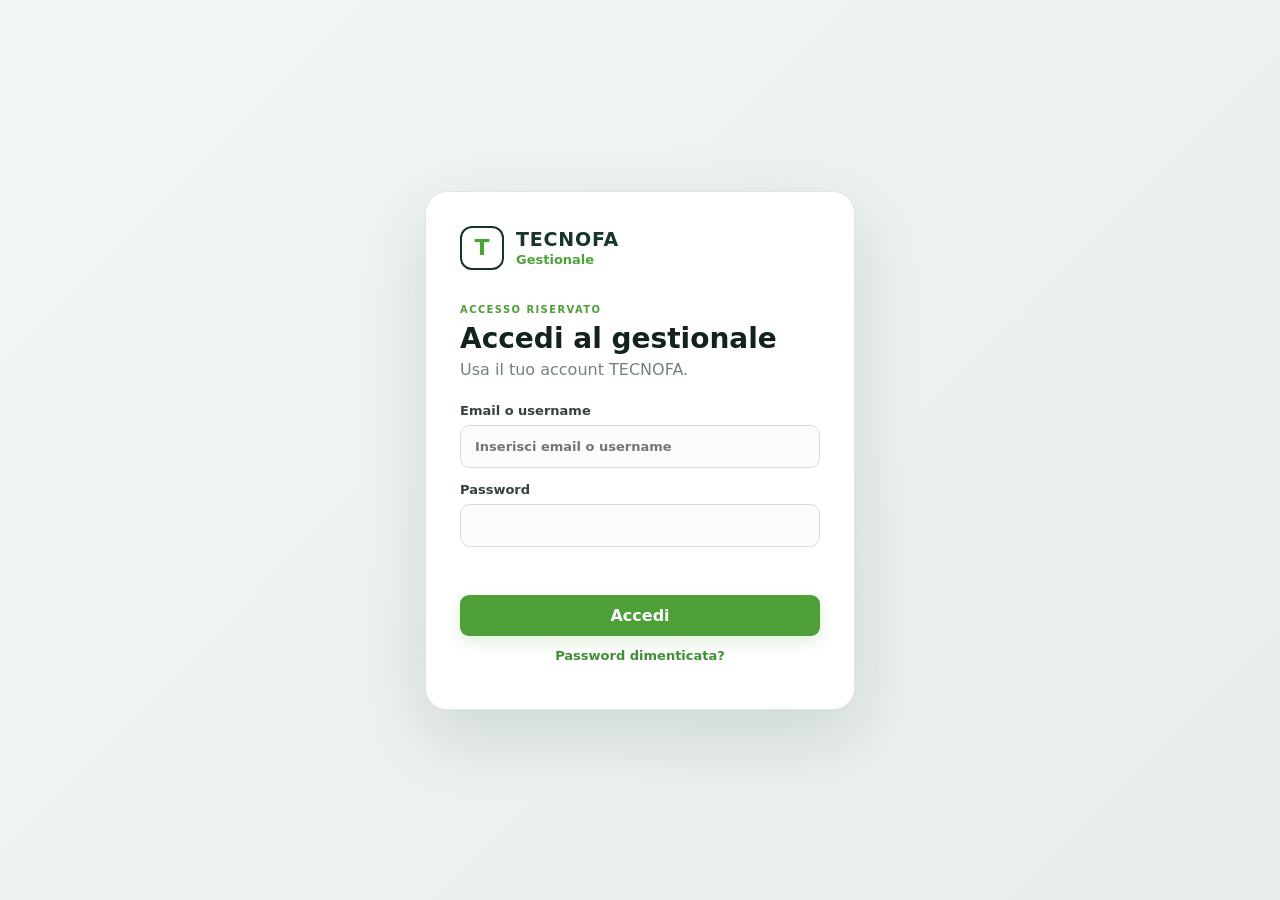
==== commit 35b019ea: "fix: force service app assets to v45" ====
--- a/service/index.html
+++ b/service/index.html
@@ -5,16 +5,16 @@
 <meta name="viewport" content="width=device-width,initial-scale=1,viewport-fit=cover">
 <meta name="theme-color" content="#17352d">
 <meta name="description" content="TECNOFA Gestionale — gestione tecnica, magazzino e amministrazione.">
-<link rel="manifest" href="manifest.json?v=20261011-44">
-<link rel="stylesheet" href="css/style.css?v=20261011-44">
-<link rel="stylesheet" href="css/dashboard.css?v=20261011-44">
-<link rel="stylesheet" href="css/client-ui.css?v=20261011-44">
-<link rel="stylesheet" href="css/agenda.css?v=20261011-44">
-<link rel="stylesheet" href="css/warehouse.css?v=20261011-44">
-<link rel="stylesheet" href="css/archivi.css?v=20261011-44">
-<link rel="stylesheet" href="css/admin.css?v=20261011-44">
-<link rel="stylesheet" href="css/auth.css?v=20261011-44">
-<link rel="stylesheet" href="css/client-search.css?v=20261011-44">
+<link rel="manifest" href="manifest.json?v=20261012-45">
+<link rel="stylesheet" href="css/style.css?v=20261012-45">
+<link rel="stylesheet" href="css/dashboard.css?v=20261012-45">
+<link rel="stylesheet" href="css/client-ui.css?v=20261012-45">
+<link rel="stylesheet" href="css/agenda.css?v=20261012-45">
+<link rel="stylesheet" href="css/warehouse.css?v=20261012-45">
+<link rel="stylesheet" href="css/archivi.css?v=20261012-45">
+<link rel="stylesheet" href="css/admin.css?v=20261012-45">
+<link rel="stylesheet" href="css/auth.css?v=20261012-45">
+<link rel="stylesheet" href="css/client-search.css?v=20261012-45">
 <title>TECNOFA Gestionale</title>
 </head>
 <body>
@@ -52,39 +52,39 @@
   </main>
 </div>
 <div id="toast" class="toast" role="status"></div>
-<script src="js/app.js?v=20261011-44"></script>
-<script src="js/dashboard.js?v=20261011-44"></script>
-<script src="js/agenda.js?v=20261011-44"></script>
-<script src="js/navigation.js?v=20261011-44"></script>
-<script src="js/warehouse.js?v=20261011-44"></script>
-<script src="js/archivi.js?v=20261011-44"></script>
-<script src="js/clienti.js?v=20261011-44"></script>
-<script src="js/client_ui.js?v=20261011-44"></script>
-<script src="js/admin.js?v=20261011-44"></script>
-<script src="js/admin_tables.js?v=20261011-44"></script>
-<script src="js/admin_ui.js?v=20261011-44"></script>
-<script src="js/pdf.js?v=20261011-44"></script>
-<script src="js/pdf_reports.js?v=20261011-44"></script>
-<script src="js/admin_pdf_config.js?v=20261011-44"></script>
-<script src="js/admin_relations.js?v=20261011-44"></script>
-<script src="js/calendar_overrides.js?v=20261011-44"></script>
-<script src="js/auth.js?v=20261011-44"></script>
-<script src="js/team-sync.js?v=20261011-44"></script>
-<script src="js/client-search.js?v=20261011-44"></script>
-<script src="js/agenda-dnd.js?v=20261011-44"></script>
-<script src="js/data-protection.js?v=20261011-44"></script>
-<script src="js/data-protection-fix.js?v=20261011-44"></script>
-<script src="js/warehouse-v2.js?v=20261011-44"></script>
-<script src="js/warehouse-v2-fix.js?v=20261011-44"></script>
-<script src="js/ui-shell-v2.js?v=20261011-44"></script>
-<script src="js/ui-shell-version.js?v=20261011-44"></script>
-<script src="js/central-auth.js?v=20261011-44"></script>
+<script src="js/app.js?v=20261012-45"></script>
+<script src="js/dashboard.js?v=20261012-45"></script>
+<script src="js/agenda.js?v=20261012-45"></script>
+<script src="js/navigation.js?v=20261012-45"></script>
+<script src="js/warehouse.js?v=20261012-45"></script>
+<script src="js/archivi.js?v=20261012-45"></script>
+<script src="js/clienti.js?v=20261012-45"></script>
+<script src="js/client_ui.js?v=20261012-45"></script>
+<script src="js/admin.js?v=20261012-45"></script>
+<script src="js/admin_tables.js?v=20261012-45"></script>
+<script src="js/admin_ui.js?v=20261012-45"></script>
+<script src="js/pdf.js?v=20261012-45"></script>
+<script src="js/pdf_reports.js?v=20261012-45"></script>
+<script src="js/admin_pdf_config.js?v=20261012-45"></script>
+<script src="js/admin_relations.js?v=20261012-45"></script>
+<script src="js/calendar_overrides.js?v=20261012-45"></script>
+<script src="js/auth.js?v=20261012-45"></script>
+<script src="js/team-sync.js?v=20261012-45"></script>
+<script src="js/client-search.js?v=20261012-45"></script>
+<script src="js/agenda-dnd.js?v=20261012-45"></script>
+<script src="js/data-protection.js?v=20261012-45"></script>
+<script src="js/data-protection-fix.js?v=20261012-45"></script>
+<script src="js/warehouse-v2.js?v=20261012-45"></script>
+<script src="js/warehouse-v2-fix.js?v=20261012-45"></script>
+<script src="js/ui-shell-v2.js?v=20261012-45"></script>
+<script src="js/ui-shell-version.js?v=20261012-45"></script>
+<script src="js/central-auth.js?v=20261012-45"></script>
 <script>
-window.settings=function(){const u=window.tfCurrentUser?window.tfCurrentUser():null;const name=u?.name||'Utente';return `<div class="page-head"><div><div class="eyebrow">Sistema</div><h1>Impostazioni</h1><p>Controllo accesso, aggiornamento dell'applicazione, backup e sessione corrente.</p></div></div><div class="tf-settings-grid"><section class="tf-settings-card"><h2>Sessione</h2><p>Account attualmente collegato al gestionale.</p><div class="detail-card"><span>Utente</span><strong>${esc(name)}</strong></div><div class="tf-settings-actions" style="margin-top:12px"><button class="tf-danger-btn" onclick="if(confirm('Vuoi uscire dal gestionale?'))tfLogout()">↪ Esci dal gestionale</button><button class="ghost-btn" onclick="tfChangePassword()">Cambia password</button></div></section><section class="tf-settings-card"><h2>Aggiornamento applicazione</h2><p>Usa questo comando quando è stata pubblicata una nuova versione o quando l'app mostra una versione precedente.</p><div class="tf-settings-actions"><button class="primary" id="tf-force-update" onclick="tfForceUpdate()">↻ Aggiorna e svuota cache</button></div><div id="tf-update-status" class="tf-update-status"></div><div class="tf-settings-version">TECNOFA Gestionale · cache PWA v44 · D1 in migrazione</div></section><section class="tf-settings-card tf-backup-card"><h2>Backup dati</h2><p>Salva una copia locale di clienti, interventi, utenti, magazzino, archivi, impostazioni e dati del gestionale. La sessione corrente non viene esportata.</p><div class="tf-backup-actions"><button class="primary" onclick="tfExportBackup()">↓ Esporta backup</button><button class="ghost-btn" onclick="document.getElementById('tf-backup-file').click()">↑ Importa backup</button><input id="tf-backup-file" type="file" accept="application/json,.json" hidden onchange="tfImportBackup(this)"></div><div id="tf-backup-status" class="tf-update-status"></div><small class="tf-backup-note">Il backup contiene anche gli utenti e le loro impostazioni. Conservalo in un luogo sicuro.</small></div></section></div>`};
+window.settings=function(){const u=window.tfCurrentUser?window.tfCurrentUser():null;const name=u?.name||'Utente';return `<div class="page-head"><div><div class="eyebrow">Sistema</div><h1>Impostazioni</h1><p>Controllo accesso, aggiornamento dell'applicazione, backup e sessione corrente.</p></div></div><div class="tf-settings-grid"><section class="tf-settings-card"><h2>Sessione</h2><p>Account attualmente collegato al gestionale.</p><div class="detail-card"><span>Utente</span><strong>${esc(name)}</strong></div><div class="tf-settings-actions" style="margin-top:12px"><button class="tf-danger-btn" onclick="if(confirm('Vuoi uscire dal gestionale?'))tfLogout()">↪ Esci dal gestionale</button><button class="ghost-btn" onclick="tfChangePassword()">Cambia password</button></div></section><section class="tf-settings-card"><h2>Aggiornamento applicazione</h2><p>Usa questo comando quando è stata pubblicata una nuova versione o quando l'app mostra una versione precedente.</p><div class="tf-settings-actions"><button class="primary" id="tf-force-update" onclick="tfForceUpdate()">↻ Aggiorna e svuota cache</button></div><div id="tf-update-status" class="tf-update-status"></div><div class="tf-settings-version">TECNOFA Gestionale · cache PWA v45 · autenticazione D1</div></section><section class="tf-settings-card tf-backup-card"><h2>Backup dati</h2><p>Salva una copia locale di clienti, interventi, utenti, magazzino, archivi, impostazioni e dati del gestionale. La sessione corrente non viene esportata.</p><div class="tf-backup-actions"><button class="primary" onclick="tfExportBackup()">↓ Esporta backup</button><button class="ghost-btn" onclick="document.getElementById('tf-backup-file').click()">↑ Importa backup</button><input id="tf-backup-file" type="file" accept="application/json,.json" hidden onchange="tfImportBackup(this)"></div><div id="tf-backup-status" class="tf-update-status"></div><small class="tf-backup-note">Il backup contiene anche gli utenti e le loro impostazioni. Conservalo in un luogo sicuro.</small></div></section></div>`};
 window.tfForceUpdate=async function(){const status=document.getElementById('tf-update-status'),btn=document.getElementById('tf-force-update');if(btn)btn.disabled=true;if(status)status.textContent='Pulizia cache e aggiornamento in corso…';try{if('serviceWorker'in navigator){const regs=await navigator.serviceWorker.getRegistrations();await Promise.all(regs.map(r=>r.unregister()));}if('caches'in window){const keys=await caches.keys();await Promise.all(keys.filter(k=>k.startsWith('tecnofa-')).map(k=>caches.delete(k)));}}catch(e){console.warn(e)}setTimeout(()=>{const u=new URL(location.href);u.searchParams.set('update',Date.now());location.replace(u.href)},250)};
-window.tfExportBackup=function(){try{const data={app:'TECNOFA Gestionale',version:44,exportedAt:new Date().toISOString(),data:{}};for(let i=0;i<localStorage.length;i++){const key=localStorage.key(i);if(key&&key.startsWith('tf_')&&!['tf_session','tf_password_resets'].includes(key))data.data[key]=localStorage.getItem(key)}const blob=new Blob([JSON.stringify(data,null,2)],{type:'application/json'});const url=URL.createObjectURL(blob);const a=document.createElement('a');const d=new Date().toISOString().slice(0,10);a.href=url;a.download=`tecnofa-gestionale-backup-${d}.json`;document.body.appendChild(a);a.click();a.remove();URL.revokeObjectURL(url);const s=document.getElementById('tf-backup-status');if(s)s.textContent='Backup esportato correttamente.'}catch(e){console.error(e);const s=document.getElementById('tf-backup-status');if(s)s.textContent='Errore durante l’esportazione del backup.'}};
+window.tfExportBackup=function(){try{const data={app:'TECNOFA Gestionale',version:45,exportedAt:new Date().toISOString(),data:{}};for(let i=0;i<localStorage.length;i++){const key=localStorage.key(i);if(key&&key.startsWith('tf_')&&!['tf_session','tf_password_resets'].includes(key))data.data[key]=localStorage.getItem(key)}const blob=new Blob([JSON.stringify(data,null,2)],{type:'application/json'});const url=URL.createObjectURL(blob);const a=document.createElement('a');const d=new Date().toISOString().slice(0,10);a.href=url;a.download=`tecnofa-gestionale-backup-${d}.json`;document.body.appendChild(a);a.click();a.remove();URL.revokeObjectURL(url);const s=document.getElementById('tf-backup-status');if(s)s.textContent='Backup esportato correttamente.'}catch(e){console.error(e);const s=document.getElementById('tf-backup-status');if(s)s.textContent='Errore durante l’esportazione del backup.'}};
 window.tfImportBackup=function(input){const file=input?.files?.[0];if(!file)return;const s=document.getElementById('tf-backup-status');if(s)s.textContent='Lettura backup…';const reader=new FileReader();reader.onload=function(){try{const backup=JSON.parse(reader.result);if(!backup||backup.app!=='TECNOFA Gestionale'||!backup.data||typeof backup.data!=='object')throw new Error('Backup non valido');if(!confirm('Importando il backup i dati locali attuali del gestionale verranno sostituiti. Continuare?')){input.value='';if(s)s.textContent='Importazione annullata.';return}Object.keys(localStorage).filter(k=>k.startsWith('tf_')&&!['tf_session','tf_password_resets'].includes(k)).forEach(k=>localStorage.removeItem(k));Object.entries(backup.data).forEach(([key,value])=>{if(key.startsWith('tf_')&&!['tf_session','tf_password_resets'].includes(key))localStorage.setItem(key,String(value))});if(s)s.textContent='Backup importato. Ricaricamento…';setTimeout(()=>location.reload(),500)}catch(e){console.error(e);if(s)s.textContent='File non valido o backup danneggiato.';input.value=''}};reader.onerror=function(){if(s)s.textContent='Impossibile leggere il file.';input.value=''};reader.readAsText(file)};
-if('serviceWorker'in navigator){window.addEventListener('load',()=>navigator.serviceWorker.register('./sw.js?v=20261011-44',{scope:'./'}).catch(e=>console.warn('TECNOFA PWA SW:',e)))}
+if('serviceWorker'in navigator){window.addEventListener('load',()=>navigator.serviceWorker.register('./sw.js?v=20261012-45',{scope:'./'}).catch(e=>console.warn('TECNOFA PWA SW:',e)))}
 </script>
 </body>
 </html>
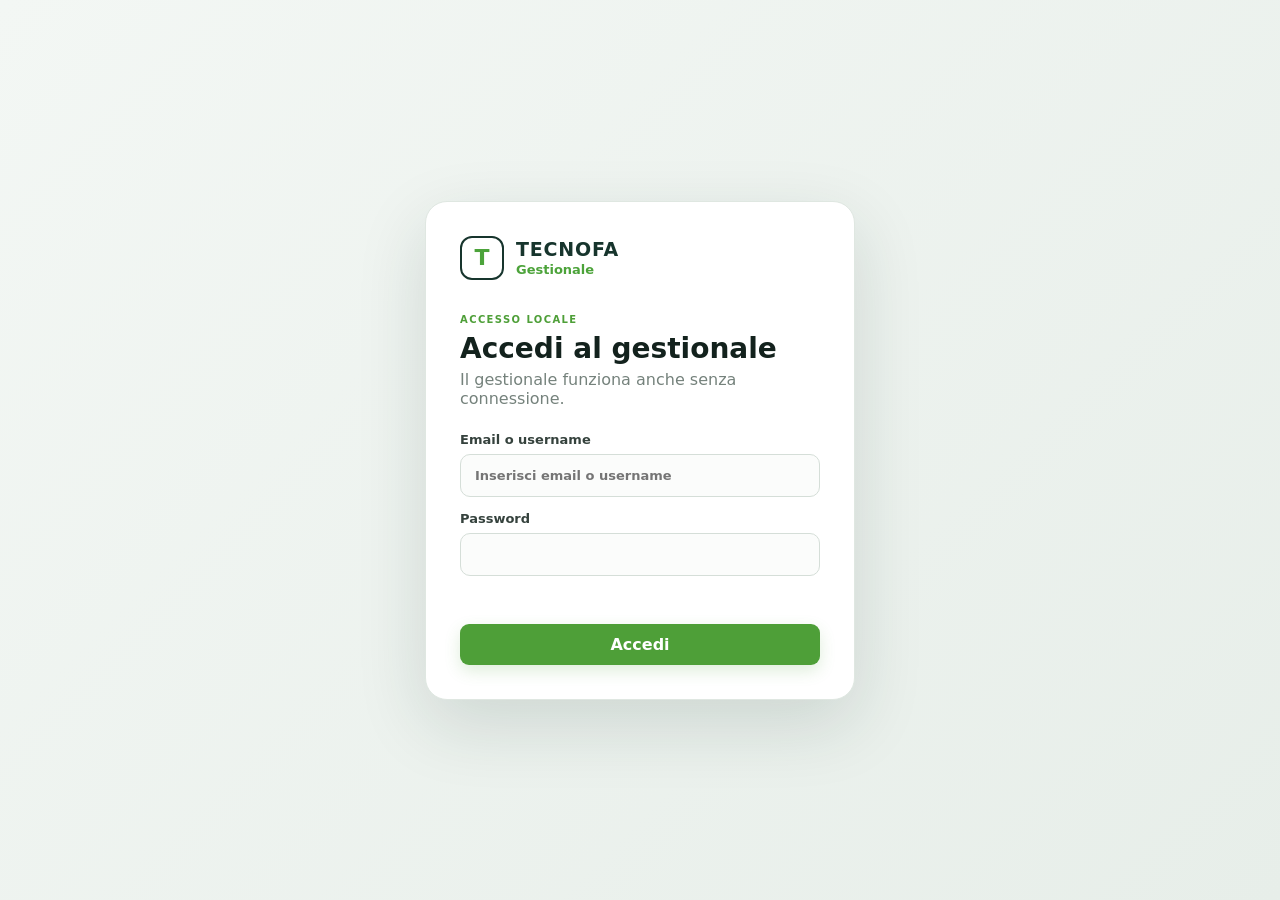
==== commit e2b177b4: "Redesign sidebar navigation structure" ====
--- a/service/index.html
+++ b/service/index.html
@@ -5,41 +5,69 @@
 <meta name="viewport" content="width=device-width,initial-scale=1,viewport-fit=cover">
 <meta name="theme-color" content="#17352d">
 <meta name="description" content="TECNOFA Gestionale — gestione tecnica, magazzino e amministrazione.">
-<link rel="manifest" href="manifest.json?v=20261012-45">
-<link rel="stylesheet" href="css/style.css?v=20261012-45">
-<link rel="stylesheet" href="css/dashboard.css?v=20261012-45">
-<link rel="stylesheet" href="css/client-ui.css?v=20261012-45">
-<link rel="stylesheet" href="css/agenda.css?v=20261012-45">
-<link rel="stylesheet" href="css/warehouse.css?v=20261012-45">
-<link rel="stylesheet" href="css/archivi.css?v=20261012-45">
-<link rel="stylesheet" href="css/admin.css?v=20261012-45">
-<link rel="stylesheet" href="css/auth.css?v=20261012-45">
-<link rel="stylesheet" href="css/client-search.css?v=20261012-45">
+<link rel="manifest" href="manifest.json?v=20261012-57">
+<link rel="stylesheet" href="css/style.css?v=20261012-57">
+<link rel="stylesheet" href="css/dashboard.css?v=20261012-57">
+<link rel="stylesheet" href="css/client-ui.css?v=20261012-57">
+<link rel="stylesheet" href="css/agenda.css?v=20261012-57">
+<link rel="stylesheet" href="css/warehouse.css?v=20261012-57">
+<link rel="stylesheet" href="css/archivi.css?v=20261012-57">
+<link rel="stylesheet" href="css/admin.css?v=20261012-57">
+<link rel="stylesheet" href="css/auth.css?v=20261012-57">
+<link rel="stylesheet" href="css/client-search.css?v=20261012-57">
 <title>TECNOFA Gestionale</title>
+<style id="tf-preauth-gate">#app-shell{display:none!important;visibility:hidden!important}body.tf-auth-ready #app-shell{display:flex!important;visibility:visible!important}</style>
 </head>
 <body>
-<div id="app-shell" class="shell">
+<div id="app-shell" class="shell" aria-hidden="true">
   <aside class="sidebar">
     <div class="brand"><div class="brand-mark" aria-hidden="true"><span>T</span></div><div><strong>TECNOFA</strong><small>Gestionale</small></div></div>
     <nav id="main-nav" class="nav" aria-label="Navigazione principale">
       <div class="nav-section">Principale</div>
       <button class="nav-item active" data-view="dashboard" aria-label="Dashboard"><span class="nav-icon" aria-hidden="true">⌂</span><span class="nav-label">Dashboard</span></button>
-      <button class="nav-item" data-view="agenda" aria-label="Agenda"><span class="nav-icon" aria-hidden="true">◷</span><span class="nav-label">Agenda</span></button>
-      <button class="nav-item" data-view="interventions" aria-label="Interventi"><span class="nav-icon" aria-hidden="true">✓</span><span class="nav-label">Interventi</span></button>
-      <div class="nav-section">Anagrafiche</div>
-      <button class="nav-item" data-view="clients" aria-label="Clienti"><span class="nav-icon" aria-hidden="true">♙</span><span class="nav-label">Clienti</span></button>
-      <button class="nav-item" data-view="plants" aria-label="Impianti"><span class="nav-icon" aria-hidden="true">⌂</span><span class="nav-label">Impianti</span></button>
-      <button class="nav-item" data-view="technicians" aria-label="Tecnici"><span class="nav-icon" aria-hidden="true">♟</span><span class="nav-label">Tecnici</span></button>
-      <div class="nav-section">Operatività</div>
-      <button class="nav-item" data-view="warehouse" aria-label="Magazzino"><span class="nav-icon" aria-hidden="true">▦</span><span class="nav-label">Magazzino</span></button>
-      <button class="nav-item" data-view="reports" aria-label="Rapportini"><span class="nav-icon" aria-hidden="true">▤</span><span class="nav-label">Rapportini</span></button>
-      <div class="nav-section">Azienda</div>
-      <button class="nav-item" data-view="administration" aria-label="Amministrazione"><span class="nav-icon" aria-hidden="true">€</span><span class="nav-label">Amministrazione</span></button>
-      <button class="nav-item" data-view="archivi" aria-label="Archivi"><span class="nav-icon" aria-hidden="true">⚙</span><span class="nav-label">Archivi</span></button>
+
+      <div class="nav-group" data-group="agenda">
+        <button class="nav-section nav-section-toggle" type="button" aria-expanded="true"><span>Agenda</span><span class="nav-section-chevron">⌄</span></button>
+        <div class="nav-group-items">
+          <button class="nav-item" data-view="agenda" aria-label="Calendario"><span class="nav-icon" aria-hidden="true">◷</span><span class="nav-label">Calendario</span></button>
+          <button class="nav-item" data-view="interventions" aria-label="Interventi"><span class="nav-icon" aria-hidden="true">✓</span><span class="nav-label">Interventi</span></button>
+        </div>
+      </div>
+
+      <div class="nav-group" data-group="anagrafiche">
+        <button class="nav-section nav-section-toggle" type="button" aria-expanded="true"><span>Anagrafiche</span><span class="nav-section-chevron">⌄</span></button>
+        <div class="nav-group-items">
+          <button class="nav-item" data-view="clients" aria-label="Clienti"><span class="nav-icon" aria-hidden="true">♙</span><span class="nav-label">Clienti</span></button>
+          <button class="nav-item" data-view="plants" aria-label="Impianti"><span class="nav-icon" aria-hidden="true">⌂</span><span class="nav-label">Impianti</span></button>
+          <button class="nav-item" data-view="technicians" aria-label="Tecnici"><span class="nav-icon" aria-hidden="true">♟</span><span class="nav-label">Tecnici</span></button>
+        </div>
+      </div>
+
+      <div class="nav-group" data-group="operativo">
+        <button class="nav-section nav-section-toggle" type="button" aria-expanded="true"><span>Operativo</span><span class="nav-section-chevron">⌄</span></button>
+        <div class="nav-group-items">
+          <button class="nav-item" data-view="warehouse" aria-label="Magazzino"><span class="nav-icon" aria-hidden="true">▦</span><span class="nav-label">Magazzino</span></button>
+          <button class="nav-item" data-view="reports" aria-label="Rapportini"><span class="nav-icon" aria-hidden="true">▤</span><span class="nav-label">Rapportini</span></button>
+        </div>
+      </div>
+
+      <div class="nav-group" data-group="azienda">
+        <button class="nav-section nav-section-toggle" type="button" aria-expanded="false"><span>Azienda</span><span class="nav-section-chevron">›</span></button>
+        <div class="nav-group-items is-collapsed">
+          <button class="nav-item" data-view="administration" aria-label="Amministrazione"><span class="nav-icon" aria-hidden="true">€</span><span class="nav-label">Amministrazione</span></button>
+          <button class="nav-item" data-view="archivi" aria-label="Archivi"><span class="nav-icon" aria-hidden="true">▤</span><span class="nav-label">Archivi</span></button>
+        </div>
+      </div>
+
+      <div class="nav-group" data-group="impostazioni">
+        <button class="nav-section nav-section-toggle" type="button" aria-expanded="false"><span>Impostazioni</span><span class="nav-section-chevron">›</span></button>
+        <div class="nav-group-items is-collapsed">
+          <button class="nav-item" data-view="settings" aria-label="Impostazioni sistema"><span class="nav-icon" aria-hidden="true">⚙</span><span class="nav-label">Sistema e backup</span></button>
+        </div>
+      </div>
     </nav>
     <div class="sidebar-foot">
       <div class="user-mini"><div class="avatar">D</div><div><strong>Dervishaj Fatjon</strong><small>Amministratore</small></div></div>
-      <button class="nav-item" data-view="settings" aria-label="Impostazioni"><span class="nav-icon" aria-hidden="true">⚙</span><span class="nav-label">Impostazioni</span></button>
     </div>
   </aside>
   <main class="main">
@@ -52,39 +80,68 @@
   </main>
 </div>
 <div id="toast" class="toast" role="status"></div>
-<script src="js/app.js?v=20261012-45"></script>
-<script src="js/dashboard.js?v=20261012-45"></script>
-<script src="js/agenda.js?v=20261012-45"></script>
-<script src="js/navigation.js?v=20261012-45"></script>
-<script src="js/warehouse.js?v=20261012-45"></script>
-<script src="js/archivi.js?v=20261012-45"></script>
-<script src="js/clienti.js?v=20261012-45"></script>
-<script src="js/client_ui.js?v=20261012-45"></script>
-<script src="js/admin.js?v=20261012-45"></script>
-<script src="js/admin_tables.js?v=20261012-45"></script>
-<script src="js/admin_ui.js?v=20261012-45"></script>
-<script src="js/pdf.js?v=20261012-45"></script>
-<script src="js/pdf_reports.js?v=20261012-45"></script>
-<script src="js/admin_pdf_config.js?v=20261012-45"></script>
-<script src="js/admin_relations.js?v=20261012-45"></script>
-<script src="js/calendar_overrides.js?v=20261012-45"></script>
-<script src="js/auth.js?v=20261012-45"></script>
-<script src="js/team-sync.js?v=20261012-45"></script>
-<script src="js/client-search.js?v=20261012-45"></script>
-<script src="js/agenda-dnd.js?v=20261012-45"></script>
-<script src="js/data-protection.js?v=20261012-45"></script>
-<script src="js/data-protection-fix.js?v=20261012-45"></script>
-<script src="js/warehouse-v2.js?v=20261012-45"></script>
-<script src="js/warehouse-v2-fix.js?v=20261012-45"></script>
-<script src="js/ui-shell-v2.js?v=20261012-45"></script>
-<script src="js/ui-shell-version.js?v=20261012-45"></script>
-<script src="js/central-auth.js?v=20261012-45"></script>
+<script src="js/auth.js?v=20261012-57"></script>
+<script src="js/app.js?v=20261012-57"></script>
+<script src="js/dashboard.js?v=20261012-57"></script>
+<script src="js/agenda.js?v=20261012-57"></script>
+<script src="js/navigation.js?v=20261012-57"></script>
+<script src="js/warehouse.js?v=20261012-57"></script>
+<script src="js/archivi.js?v=20261012-57"></script>
+<script src="js/clienti.js?v=20261012-57"></script>
+<script src="js/client_ui.js?v=20261012-57"></script>
+<script src="js/admin.js?v=20261012-57"></script>
+<script src="js/admin_tables.js?v=20261012-57"></script>
+<script src="js/admin_ui.js?v=20261012-57"></script>
+<script src="js/pdf.js?v=20261012-57"></script>
+<script src="js/pdf_reports.js?v=20261012-57"></script>
+<script src="js/admin_pdf_config.js?v=20261012-57"></script>
+<script src="js/admin_relations.js?v=20261012-57"></script>
+<script src="js/calendar_overrides.js?v=20261012-57"></script>
+<script src="js/team-sync.js?v=20261012-57"></script>
+<script src="js/client-search.js?v=20261012-57"></script>
+<script src="js/agenda-dnd.js?v=20261012-57"></script>
+<script src="js/data-protection.js?v=20261012-57"></script>
+<script src="js/data-protection-fix.js?v=20261012-57"></script>
+<script src="js/warehouse-v2.js?v=20261012-57"></script>
+<script src="js/warehouse-v2-fix.js?v=20261012-57"></script>
+<script src="js/ui-shell-v2.js?v=20261012-57"></script>
+<script src="js/ui-shell-version.js?v=20261012-57"></script>
+<script src="js/central-auth.js?v=20261012-57"></script>
+<script src="js/d1-sync.js?v=20261012-57"></script>
+<script src="js/agenda-plant-link.js?v=20261012-57"></script>
+<script src="js/intervention-report.js?v=20261012-57"></script>
 <script>
-window.settings=function(){const u=window.tfCurrentUser?window.tfCurrentUser():null;const name=u?.name||'Utente';return `<div class="page-head"><div><div class="eyebrow">Sistema</div><h1>Impostazioni</h1><p>Controllo accesso, aggiornamento dell'applicazione, backup e sessione corrente.</p></div></div><div class="tf-settings-grid"><section class="tf-settings-card"><h2>Sessione</h2><p>Account attualmente collegato al gestionale.</p><div class="detail-card"><span>Utente</span><strong>${esc(name)}</strong></div><div class="tf-settings-actions" style="margin-top:12px"><button class="tf-danger-btn" onclick="if(confirm('Vuoi uscire dal gestionale?'))tfLogout()">↪ Esci dal gestionale</button><button class="ghost-btn" onclick="tfChangePassword()">Cambia password</button></div></section><section class="tf-settings-card"><h2>Aggiornamento applicazione</h2><p>Usa questo comando quando è stata pubblicata una nuova versione o quando l'app mostra una versione precedente.</p><div class="tf-settings-actions"><button class="primary" id="tf-force-update" onclick="tfForceUpdate()">↻ Aggiorna e svuota cache</button></div><div id="tf-update-status" class="tf-update-status"></div><div class="tf-settings-version">TECNOFA Gestionale · cache PWA v45 · autenticazione D1</div></section><section class="tf-settings-card tf-backup-card"><h2>Backup dati</h2><p>Salva una copia locale di clienti, interventi, utenti, magazzino, archivi, impostazioni e dati del gestionale. La sessione corrente non viene esportata.</p><div class="tf-backup-actions"><button class="primary" onclick="tfExportBackup()">↓ Esporta backup</button><button class="ghost-btn" onclick="document.getElementById('tf-backup-file').click()">↑ Importa backup</button><input id="tf-backup-file" type="file" accept="application/json,.json" hidden onchange="tfImportBackup(this)"></div><div id="tf-backup-status" class="tf-update-status"></div><small class="tf-backup-note">Il backup contiene anche gli utenti e le loro impostazioni. Conservalo in un luogo sicuro.</small></div></section></div>`};
+(function(){
+  function initNavGroups(){
+    document.querySelectorAll('.nav-section-toggle').forEach(btn=>{
+      if(btn.dataset.tfGroupBound==='1')return;
+      btn.dataset.tfGroupBound='1';
+      btn.addEventListener('click',()=>{
+        const group=btn.closest('.nav-group'); if(!group)return;
+        const items=group.querySelector('.nav-group-items'); if(!items)return;
+        const collapsed=items.classList.toggle('is-collapsed');
+        btn.setAttribute('aria-expanded',String(!collapsed));
+        const chev=btn.querySelector('.nav-section-chevron'); if(chev)chev.textContent=collapsed?'›':'⌄';
+      });
+    });
+    document.querySelectorAll('.nav-item[data-view]').forEach(btn=>{
+      if(btn.dataset.tfGroupAuto==='1')return;
+      btn.dataset.tfGroupAuto='1';
+      btn.addEventListener('click',()=>{
+        const group=btn.closest('.nav-group');
+        if(group){const items=group.querySelector('.nav-group-items');const head=group.querySelector('.nav-section-toggle');items?.classList.remove('is-collapsed');head?.setAttribute('aria-expanded','true');const chev=head?.querySelector('.nav-section-chevron');if(chev)chev.textContent='⌄';}
+        const sidebar=document.querySelector('.sidebar');const main=document.querySelector('.main');
+        if(sidebar?.classList.contains('tf-collapsed')&&!matchMedia('(max-width:760px)').matches){sidebar.classList.remove('tf-collapsed');main?.classList.remove('tf-main-collapsed');localStorage.setItem('tf_sidebar_collapsed','0');}
+      },true);
+    });
+  }
+  if(document.readyState==='loading')document.addEventListener('DOMContentLoaded',()=>setTimeout(initNavGroups,0),{once:true});else setTimeout(initNavGroups,0);
+})();
+window.settings=function(){const u=window.tfCurrentUser?window.tfCurrentUser():null;const name=u?.name||'Utente';return `<div class="page-head"><div><div class="eyebrow">Sistema</div><h1>Impostazioni</h1><p>Controllo accesso, aggiornamento dell'applicazione, backup e sessione corrente.</p></div></div><div class="tf-settings-grid"><section class="tf-settings-card"><h2>Sessione</h2><p>Account attualmente collegato al gestionale.</p><div class="detail-card"><span>Utente</span><strong>${esc(name)}</strong></div><div class="tf-settings-actions" style="margin-top:12px"><button class="tf-danger-btn" onclick="if(confirm('Vuoi uscire dal gestionale?'))tfLogout()">↪ Esci dal gestionale</button><button class="ghost-btn" onclick="tfChangePassword()">Cambia password</button></div></section><section class="tf-settings-card"><h2>Aggiornamento applicazione</h2><p>Usa questo comando quando è stata pubblicata una nuova versione o quando l'app mostra una versione precedente.</p><div class="tf-settings-actions"><button class="primary" id="tf-force-update" onclick="tfForceUpdate()">↻ Aggiorna e svuota cache</button></div><div id="tf-update-status" class="tf-update-status"></div><div class="tf-settings-version">TECNOFA Gestionale · V53-LOCAL · cache PWA v58 · modalità locale · offline-first</div></section><section class="tf-settings-card tf-backup-card"><h2>Backup dati</h2><p>Salva una copia locale di clienti, interventi, utenti, magazzino, archivi, impostazioni e dati del gestionale. La sessione corrente non viene esportata.</p><div class="tf-backup-actions"><button class="primary" onclick="tfExportBackup()">↓ Esporta backup</button><button class="ghost-btn" onclick="document.getElementById('tf-backup-file').click()">↑ Importa backup</button><input id="tf-backup-file" type="file" accept="application/json,.json" hidden onchange="tfImportBackup(this)"></div><div id="tf-backup-status" class="tf-update-status"></div><small class="tf-backup-note">Il backup contiene anche gli utenti e le loro impostazioni. Conservalo in un luogo sicuro.</small></div></section></div>`};
 window.tfForceUpdate=async function(){const status=document.getElementById('tf-update-status'),btn=document.getElementById('tf-force-update');if(btn)btn.disabled=true;if(status)status.textContent='Pulizia cache e aggiornamento in corso…';try{if('serviceWorker'in navigator){const regs=await navigator.serviceWorker.getRegistrations();await Promise.all(regs.map(r=>r.unregister()));}if('caches'in window){const keys=await caches.keys();await Promise.all(keys.filter(k=>k.startsWith('tecnofa-')).map(k=>caches.delete(k)));}}catch(e){console.warn(e)}setTimeout(()=>{const u=new URL(location.href);u.searchParams.set('update',Date.now());location.replace(u.href)},250)};
-window.tfExportBackup=function(){try{const data={app:'TECNOFA Gestionale',version:45,exportedAt:new Date().toISOString(),data:{}};for(let i=0;i<localStorage.length;i++){const key=localStorage.key(i);if(key&&key.startsWith('tf_')&&!['tf_session','tf_password_resets'].includes(key))data.data[key]=localStorage.getItem(key)}const blob=new Blob([JSON.stringify(data,null,2)],{type:'application/json'});const url=URL.createObjectURL(blob);const a=document.createElement('a');const d=new Date().toISOString().slice(0,10);a.href=url;a.download=`tecnofa-gestionale-backup-${d}.json`;document.body.appendChild(a);a.click();a.remove();URL.revokeObjectURL(url);const s=document.getElementById('tf-backup-status');if(s)s.textContent='Backup esportato correttamente.'}catch(e){console.error(e);const s=document.getElementById('tf-backup-status');if(s)s.textContent='Errore durante l’esportazione del backup.'}};
+window.tfExportBackup=function(){try{const data={app:'TECNOFA Gestionale',version:'V53-LOCAL',cache:'v58',exportedAt:new Date().toISOString(),data:{}};for(let i=0;i<localStorage.length;i++){const key=localStorage.key(i);if(key&&key.startsWith('tf_')&&!['tf_session','tf_password_resets'].includes(key))data.data[key]=localStorage.getItem(key)}const blob=new Blob([JSON.stringify(data,null,2)],{type:'application/json'});const url=URL.createObjectURL(blob);const a=document.createElement('a');const d=new Date().toISOString().slice(0,10);a.href=url;a.download=`tecnofa-gestionale-backup-${d}.json`;document.body.appendChild(a);a.click();a.remove();URL.revokeObjectURL(url);const s=document.getElementById('tf-backup-status');if(s)s.textContent='Backup esportato correttamente.'}catch(e){console.error(e);const s=document.getElementById('tf-backup-status');if(s)s.textContent='Errore durante l’esportazione del backup.'}};
 window.tfImportBackup=function(input){const file=input?.files?.[0];if(!file)return;const s=document.getElementById('tf-backup-status');if(s)s.textContent='Lettura backup…';const reader=new FileReader();reader.onload=function(){try{const backup=JSON.parse(reader.result);if(!backup||backup.app!=='TECNOFA Gestionale'||!backup.data||typeof backup.data!=='object')throw new Error('Backup non valido');if(!confirm('Importando il backup i dati locali attuali del gestionale verranno sostituiti. Continuare?')){input.value='';if(s)s.textContent='Importazione annullata.';return}Object.keys(localStorage).filter(k=>k.startsWith('tf_')&&!['tf_session','tf_password_resets'].includes(k)).forEach(k=>localStorage.removeItem(k));Object.entries(backup.data).forEach(([key,value])=>{if(key.startsWith('tf_')&&!['tf_session','tf_password_resets'].includes(key))localStorage.setItem(key,String(value))});if(s)s.textContent='Backup importato. Ricaricamento…';setTimeout(()=>location.reload(),500)}catch(e){console.error(e);if(s)s.textContent='File non valido o backup danneggiato.';input.value=''}};reader.onerror=function(){if(s)s.textContent='Impossibile leggere il file.';input.value=''};reader.readAsText(file)};
-if('serviceWorker'in navigator){window.addEventListener('load',()=>navigator.serviceWorker.register('./sw.js?v=20261012-45',{scope:'./'}).catch(e=>console.warn('TECNOFA PWA SW:',e)))}
+if('serviceWorker'in navigator){window.addEventListener('load',()=>navigator.serviceWorker.register('./sw.js?v=20261012-57',{scope:'./'}).catch(e=>console.warn('TECNOFA PWA SW:',e)))}
 </script>
 </body>
 </html>
--- a/service/css/auth.css
+++ b/service/css/auth.css
@@ -1 +1 @@
-#tf-login-screen{position:fixed;inset:0;z-index:99999;display:grid;place-items:center;background:linear-gradient(135deg,#f3f7f4,#e7eee9);padding:24px}.tf-login-card{width:min(430px,100%);background:#fff;border:1px solid #dfe7e1;border-radius:22px;padding:34px;box-shadow:0 24px 70px rgba(23,53,45,.14)}.tf-login-brand{display:flex;align-items:center;gap:12px;margin-bottom:34px}.tf-login-brand strong{display:block;letter-spacing:.8px;font-size:19px;color:#17352d}.tf-login-brand small{display:block;color:#4ca33a;font-weight:700;font-size:13px;margin-top:2px}.tf-login-mark{width:44px;height:44px;border:2px solid #17352d;border-radius:12px;display:grid;place-items:center;color:#4ca33a;font-size:22px;font-weight:800}.tf-login-card h1{margin:7px 0 5px;font-size:28px;color:#13221d}.tf-login-card p{margin:0 0 24px;color:#75827c}.tf-login-card label{display:block;font-size:13px;font-weight:700;color:#35423d;margin:14px 0}.tf-login-card input{display:block;width:100%;margin-top:7px;padding:13px 14px;border:1px solid #d5ded8;border-radius:10px;font:inherit;box-sizing:border-box;background:#fbfcfb}.tf-login-card input:focus{outline:2px solid rgba(76,163,58,.18);border-color:#4ca33a}.tf-login-error{min-height:20px;color:#b42318;font-size:13px;margin:6px 0}.tf-login-note{display:block;margin-top:18px;color:#8a958f;font-size:11px;line-height:1.5}.tf-login-link{display:block;width:100%;border:0;background:transparent;color:#3f8f34;font:inherit;font-size:13px;font-weight:700;text-align:center;padding:12px 6px;cursor:pointer}.tf-login-link:hover{text-decoration:underline}.tf-logout{margin-top:4px!important}.tf-authenticated #tf-login-screen{display:none}body.tf-login-required .shell{display:none!important}body.tf-login-required{overflow:hidden}.perm-grid{display:grid;gap:8px}.perm-row{display:grid;grid-template-columns:1fr 150px;align-items:center;padding:10px 12px;border:1px solid var(--line);border-radius:9px;background:#fbfcfb}.perm-row span{font-size:13px;font-weight:650}.perm-row select{width:100%}.pdf-eye{font-size:17px!important;padding-inline:7px!important}.actions{white-space:nowrap}@media(max-width:760px){.perm-row{grid-template-columns:1fr}.perm-row select{margin-top:6px}}+#app-shell{display:none!important;visibility:hidden!important}body.tf-auth-ready #app-shell{display:grid!important;visibility:visible!important}#tf-login-screen{position:fixed;inset:0;z-index:99999;display:grid;place-items:center;background:linear-gradient(135deg,#f3f7f4,#e7eee9);padding:24px}.tf-login-card{width:min(430px,100%);background:#fff;border:1px solid #dfe7e1;border-radius:22px;padding:34px;box-shadow:0 24px 70px rgba(23,53,45,.14)}.tf-login-brand{display:flex;align-items:center;gap:12px;margin-bottom:34px}.tf-login-brand strong{display:block;letter-spacing:.8px;font-size:19px;color:#17352d}.tf-login-brand small{display:block;color:#4ca33a;font-weight:700;font-size:13px;margin-top:2px}.tf-login-mark{width:44px;height:44px;border:2px solid #17352d;border-radius:12px;display:grid;place-items:center;color:#4ca33a;font-size:22px;font-weight:800}.tf-login-card h1{margin:7px 0 5px;font-size:28px;color:#13221d}.tf-login-card p{margin:0 0 24px;color:#75827c}.tf-login-card label{display:block;font-size:13px;font-weight:700;color:#35423d;margin:14px 0}.tf-login-card input{display:block;width:100%;margin-top:7px;padding:13px 14px;border:1px solid #d5ded8;border-radius:10px;font:inherit;box-sizing:border-box;background:#fbfcfb}.tf-login-card input:focus{outline:2px solid rgba(76,163,58,.18);border-color:#4ca33a}.tf-login-error{min-height:20px;color:#b42318;font-size:13px;margin:6px 0}.tf-login-note{display:block;margin-top:18px;color:#8a958f;font-size:11px;line-height:1.5}.tf-login-link{display:block;width:100%;border:0;background:transparent;color:#3f8f34;font:inherit;font-size:13px;font-weight:700;text-align:center;padding:12px 6px;cursor:pointer}.tf-login-link:hover{text-decoration:underline}.tf-logout{margin-top:4px!important}.tf-authenticated #tf-login-screen{display:none}body.tf-login-required .shell{display:none!important}body.tf-login-required{overflow:hidden}.perm-grid{display:grid;gap:8px}.perm-row{display:grid;grid-template-columns:1fr 150px;align-items:center;padding:10px 12px;border:1px solid var(--line);border-radius:9px;background:#fbfcfb}.perm-row span{font-size:13px;font-weight:650}.perm-row select{width:100%}.pdf-eye{font-size:17px!important;padding-inline:7px!important}.actions{white-space:nowrap}@media(max-width:760px){.perm-row{grid-template-columns:1fr}.perm-row select{margin-top:6px}}
